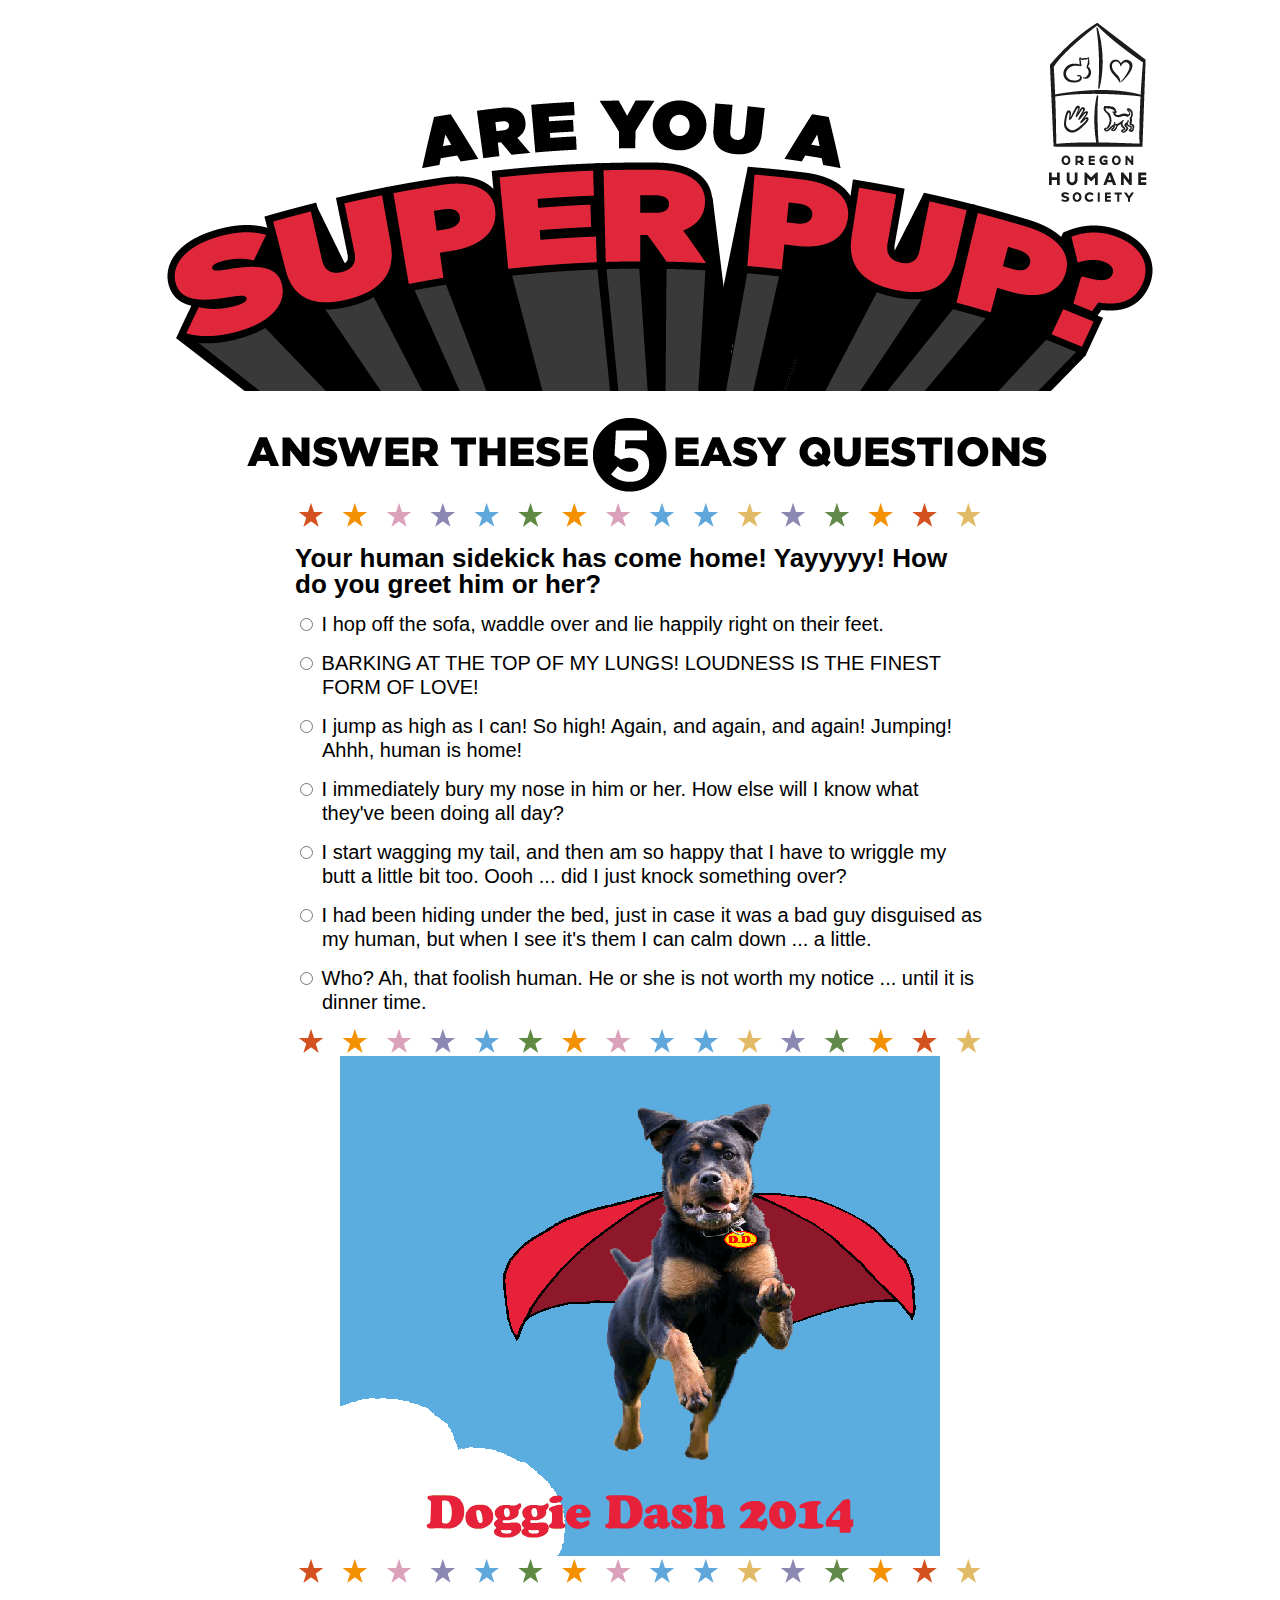
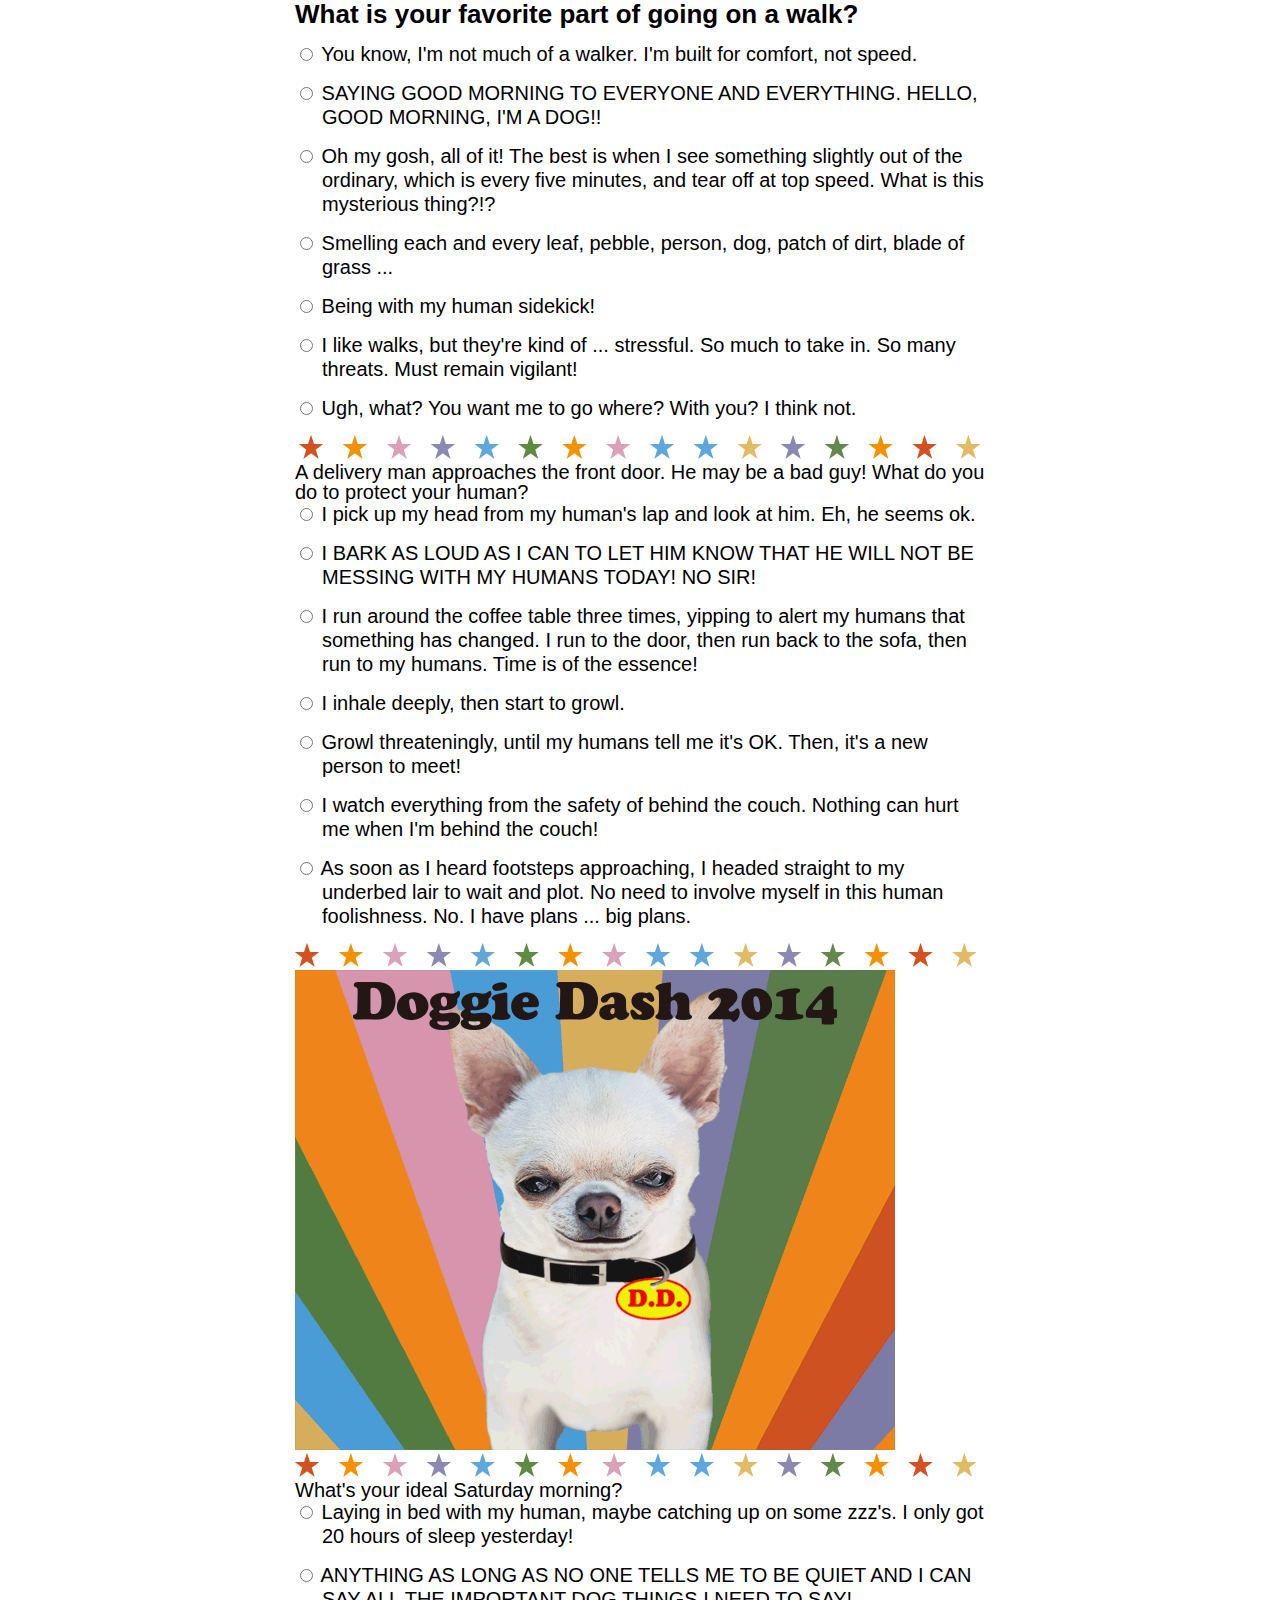
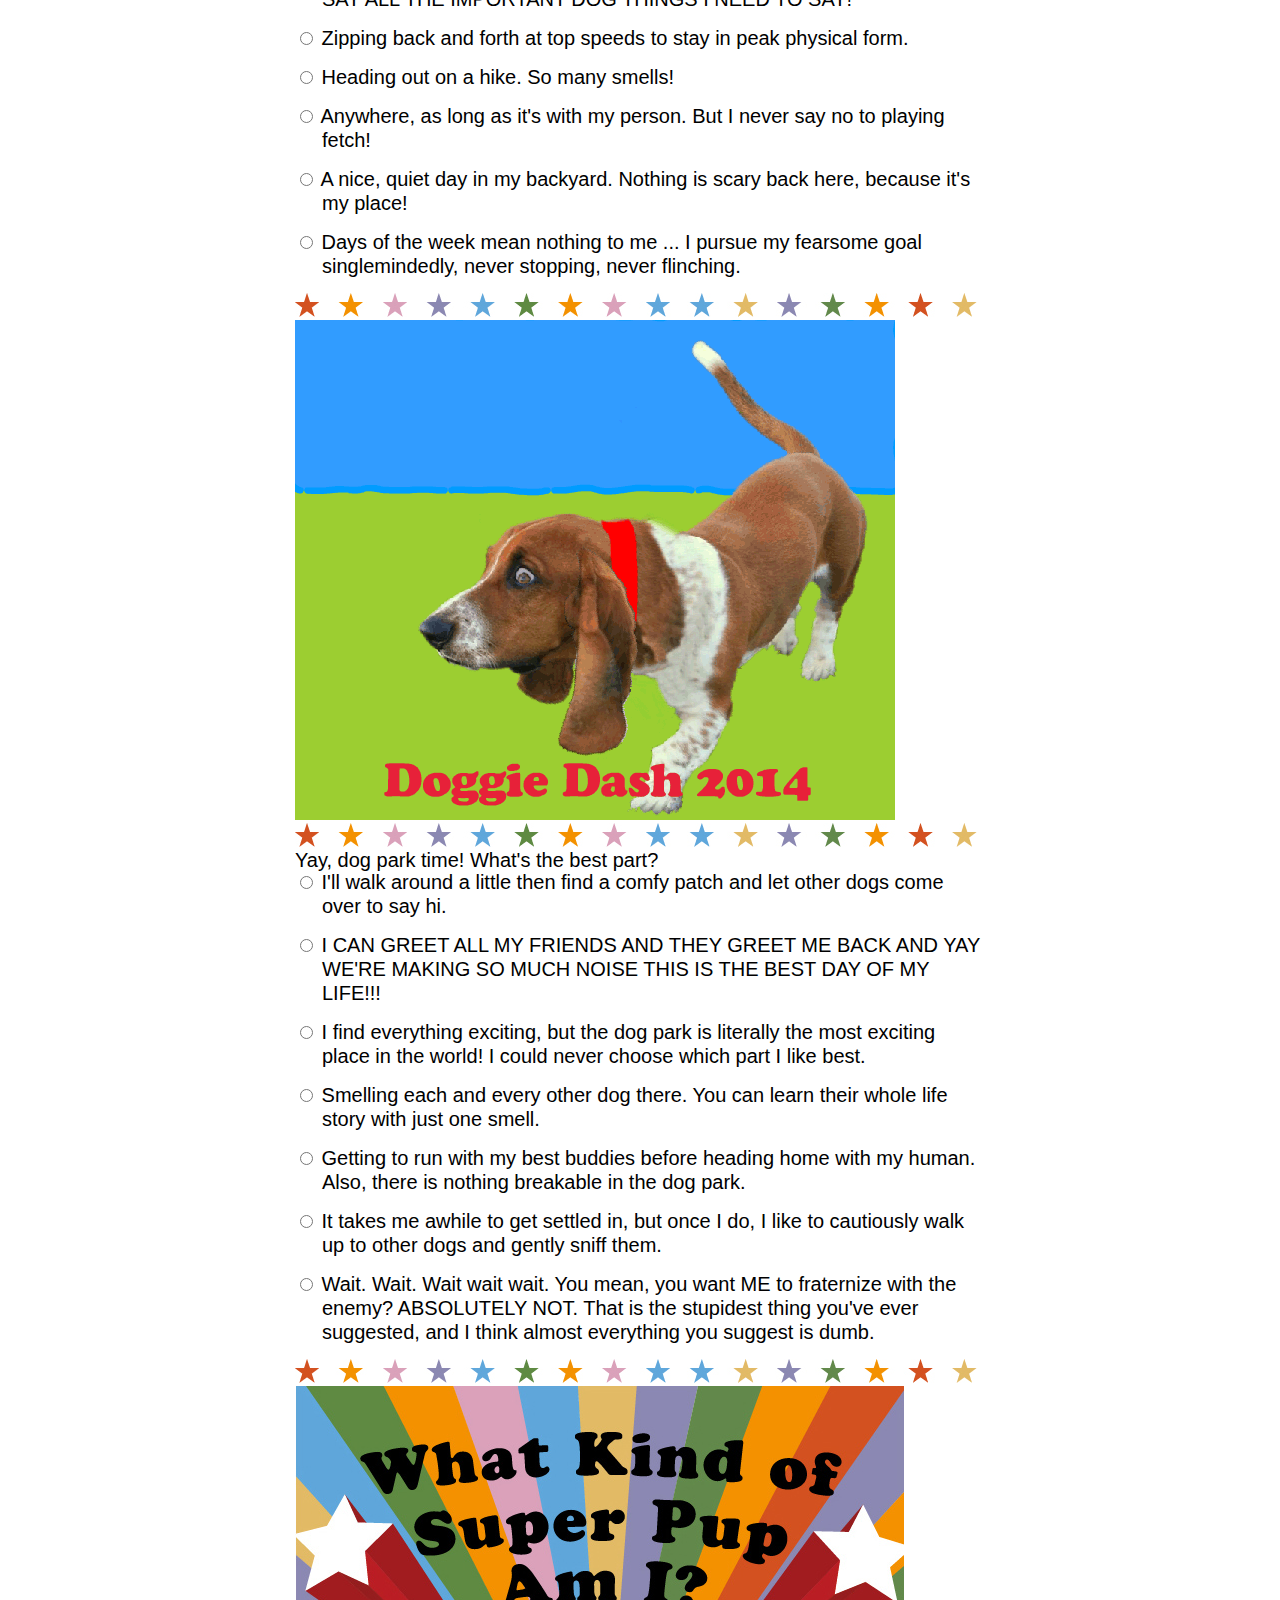
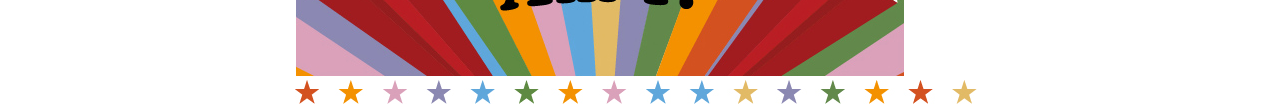
==== index.html @ 3dbd7668 "beginning styles for stuff." ====
<!DOCTYPE html>
<html lang="en">
<head>
  <!--[if lte IE 8]>
    <script src="js/html5shiv-printshiv.js" type="text/javascript"></script>
  <![endif]-->

  <link rel="stylesheet" type="text/css" href="css/reset.css">
  <link rel="stylesheet" type="text/css" href="css/main.css">

  <script src="js/jquery-1.10.2.js" type="text/javascript"></script>
  <script src="js/main.js" data-main="js/main" type="text/javascript" charset="utf-8"></script>

  <meta name="viewport" content="initial-scale = 1.0, maximum-scale = 1.0" />

  <title>Doggie Dash - Oregon Humane Society</title>
</head>

<body>
  <div id="quizapp">
    <header class="main_header">
      <img src="img/quiz/SuperQuiz_Header.jpg" alt="Doggie Dash Super Quiz">
    </header>

    <div class="image_group">
      <img src="img/quiz/stars.jpg" alt="stars">
    </div>
    
    <section class="questions">
      <article id="question1">
        <h2>Your human sidekick has come home! Yayyyyy! How do you greet him or her?</h2>

        <div class="answer">
          <input type="radio" id="question1-a" name="question1" value="a">
          <label for="question1-a">I hop off the sofa, waddle over and lie happily right on their feet.</label>
        </div>
        <div class="answer">
          <input type="radio" id="question1-b" name="question1" value="b">
          <label for="question1-b">BARKING AT THE TOP OF MY LUNGS! LOUDNESS IS THE FINEST FORM OF LOVE!</label>
        </div>
        <div class="answer">
          <input type="radio" id="question1-c" name="question1" value="c">
          <label for="question1-c">I jump as high as I can! So high! Again, and again, and again! Jumping! Ahhh, human is home!</label>
        </div>
        <div class="answer">
          <input type="radio" id="question1-d" name="question1" value="d">
          <label for="question1-d">I immediately bury my nose in him or her. How else will I know what they've been doing all day?</label>
        </div>
        <div class="answer">
          <input type="radio" id="question1-e" name="question1" value="e">
          <label for="question1-e">I start wagging my tail, and then am so happy that I have to wriggle my butt a little bit too. Oooh ... did I just knock something over?</label>
        </div>
        <div class="answer">
          <input type="radio" id="question1-f" name="question1" value="f">
          <label for="question1-f">I had been hiding under the bed, just in case it was a bad guy disguised as my human, but when I see it's them I can calm down ... a little.</label>
        </div>
        <div class="answer">
          <input type="radio" id="question1-g" name="question1" value="g">
          <label for="question1-g">Who? Ah, that foolish human. He or she is not worth my notice ... until it is dinner time.</label>
        </div>
      </article>

      <div class="image_group">
        <img src="img/quiz/stars.jpg" alt="stars">
        <img src="img/FlyingDoggie.gif" alt="Flying Dog">
        <img src="img/quiz/stars.jpg" alt="stars">
      </div>

      <article id="question2">
        <h2>What is your favorite part of going on a walk?</h2>
        <div class="answer">
          <input type="radio" id="question2-a" name="question2" value="a">
          <label for="question2-a">You know, I'm not much of a walker. I'm built for comfort, not speed.</label>
        </div>
        <div class="answer">  
          <input type="radio" id="question2-b" name="question2" value="b">
          <label for="question2-b">SAYING GOOD MORNING TO EVERYONE AND EVERYTHING. HELLO, GOOD MORNING, I'M A DOG!!</label>
        </div>
        <div class="answer"> 
          <input type="radio" id="question2-c" name="question2" value="c">
          <label for="question2-c">Oh my gosh, all of it! The best is when I see something slightly out of the ordinary, which is every five minutes, and tear off at top speed. What is this mysterious thing?!?</label>
        </div>
        <div class="answer">  
          <input type="radio" id="question2-d" name="question2" value="d">
          <label for="question2-d">Smelling each and every leaf, pebble, person, dog, patch of dirt, blade of grass ...</label>
        </div>
        <div class="answer">  
          <input type="radio" id="question2-e" name="question2" value="e">
          <label for="question2-e">Being with my human sidekick!</label>
        </div>
        <div class="answer">  
          <input type="radio" id="question2-f" name="question2" value="f">
          <label for="question2-f">I like walks, but they're kind of ... stressful. So much to take in. So many threats. Must remain vigilant!</label>
        </div>
        <div class="answer">  
          <input type="radio" id="question2-g" name="question2" value="g">
          <label for="question2-g">Ugh, what? You want me to go where? With you? I think not.</label>
        </div>
      </article>

      <div class="image_group">
        <img src="img/quiz/stars.jpg" alt="stars">
      </div>

      <!-- HERE!!! START HERE BELOW AND REMOVE THIS -->
      
      <article id="question3">
        <h3>A delivery man approaches the front door. He may be a bad guy! What do you do to protect your human?</h3>
        <div class="answers">
          <div class="answer">
            <input type="radio" name="question1" value="3">  I pick up my head from my human's lap and look at him. Eh, he seems ok.</input>
          </div>
          <div class="answer">
            <input type="radio" name="question1" value="3">  I BARK AS LOUD AS I CAN TO LET HIM KNOW THAT HE WILL NOT BE MESSING WITH MY HUMANS TODAY! NO SIR!</input>
          </div>
          <div class="answer">
            <input type="radio" name="question1" value="3">  I run around the coffee table three times, yipping to alert my humans that something has changed. I run to the door, then run back to the sofa, then run to my humans. Time is of the essence!</input>
          </div>
          <div class="answer">
            <input type="radio" name="question1" value="3">   I inhale deeply, then start to growl.</input>
          </div>
          <div class="answer">
            <input type="radio" name="question1" value="3">  Growl threateningly, until my humans tell me it's OK. Then, it's a new person to meet!</input>
          </div>
          <div class="answer">
            <input type="radio" name="question1" value="3">   I watch everything from the safety of behind the couch. Nothing can hurt me when I'm behind the couch!</input>
          </div>
          <div class="answer">
            <input type="radio" name="question1" value="3">  As soon as I heard footsteps approaching, I headed straight to my underbed lair to wait and plot. No need to involve myself in this human foolishness. No. I have plans ... big plans.</input>
          </div>
        </div>
      </article>

      <img src="img/quiz/stars.jpg" alt="stars">
      <img src="img/bugEater.gif" alt="Chihuaha eating bug">
      <img src="img/quiz/stars.jpg" alt="stars">

      <article id="question4">
        <h3>What's your ideal Saturday morning?</h3>
        <div class="answers">
          <div class="answer">
            <input type="radio" name="question1" value="answer">  Laying in bed with my human, maybe catching up on some zzz's. I only got 20 hours of sleep yesterday!</input>
          </div>
          <div class="answer">
            <input type="radio" name="question1" value="answer">  ANYTHING AS LONG AS NO ONE TELLS ME TO BE QUIET AND I CAN SAY ALL THE IMPORTANT DOG THINGS I NEED TO SAY!</input>
          </div>
          <div class="answer">
            <input type="radio" name="question1" value="answer">  Zipping back and forth at top speeds to stay in peak physical form.</input>
          </div>
          <div class="answer">
            <input type="radio" name="question1" value="answer">  Heading out on a hike. So many smells!</input>
          </div>
          <div class="answer">
            <input type="radio" name="question1" value="answer">  Anywhere, as long as it's with my person. But I never say no to playing fetch!</input>
          </div>
          <div class="answer">
            <input type="radio" name="question1" value="answer">  A nice, quiet day in my backyard. Nothing is scary back here, because it's my place!</input>
          </div>
          <div class="answer">
            <input type="radio" name="question1" value="answer">  Days of the week mean nothing to me ... I pursue my fearsome goal singlemindedly, never stopping, never flinching. </input>
          </div>
        </div>
      </article>

      <img src="img/quiz/stars.jpg" alt="stars">
      <img src="img/laserEyes.gif" alt="stars">
      <img src="img/quiz/stars.jpg" alt="stars">

      <article id="question5">
        <h3>Yay, dog park time! What's the best part?</h3>
          <div class="answers">
            <div class="answer">
              <input type="radio" name="question1" value="answer">  I'll walk around a little then find a comfy patch and let other dogs come over to say hi.</input>
              </div>
            <div class="answer">
              <input type="radio" name="question1" value="answer">  I CAN GREET ALL MY FRIENDS AND THEY GREET ME BACK AND YAY WE'RE MAKING SO MUCH NOISE THIS IS THE BEST DAY OF MY LIFE!!!</input>
              </div>
            <div class="answer">
              <input type="radio" name="question1" value="answer">  I find everything exciting, but the dog park is literally the most exciting place in the world! I could never choose which part I like best.</input>
              </div>
            <div class="answer">
              <input type="radio" name="question1" value="answer">  Smelling each and every other dog there. You can learn their whole life story with just one smell.</input>
              </div>
            <div class="answer">
              <input type="radio" name="question1" value="answer">  Getting to run with my best buddies before heading home with my human. Also, there is nothing breakable in the dog park.</input>
              </div>
            <div class="answer">
              <input type="radio" name="question1" value="answer">  It takes me awhile to get settled in, but once I do, I like to cautiously walk up to other dogs and gently sniff them.</input>
              </div>
            <div class="answer">
              <input type="radio" name="question1" value="answer">  Wait. Wait. Wait wait wait. You mean, you want ME to fraternize with the enemy? ABSOLUTELY NOT. That is the stupidest thing you've ever suggested, and I think almost everything you suggest is dumb. </input>
            </div>
          </div>
      </article>
      
      <img src="img/quiz/stars.jpg" alt="stars"> 

      <input type="image" src="img/quiz/SuperQuiz_Button.jpg" id="findResult" alt="What kind of Super Pup am I?">
      <!--<img src="img/quiz/SuperQuiz_Button.jpg" id="findResult" role="button"></a>-->
      <img src="img/quiz/stars.jpg" alt="stars"> 

    </section>
  </div>

</body>
</html>
---- css/main.css ----
/****
*****
***** GLOBAL STYLES
*****
*****/

/*  apply a natural box layout model to all elements  for more info: http://www.paulirish.com/2012/box-sizing-border-box-ftw/ */
* {
	-moz-box-sizing: border-box;
	-webkit-box-sizing: border-box;	
	box-sizing: border-box;
}

body {
	font-family: Arial, sans-serif;
	font-size: 20px;
}

h2 {
	margin: 15px 0;
	font-family: "Cooper Black", Arial, sans-serif;
	font-weight: bold;
	font-size: 26px;
}

label {
	cursor: pointer;
}

/*
** End Global Styles
*/

.main_header {
	width: 100%;
	max-width: 1200px;
	margin: auto;
}

.main_header img {
	width: 100%;
}

.image_group {
	width: 100%;
	max-width: 1200px;
	margin: auto;
	text-align: center;
}

.image_group img {
	max-width: 100%;
}

.questions {
	width: 100%;
	max-width: 690px;
	margin: auto;
}

.answer {
	padding-bottom: 15px;
	padding-left: 27px; /* padding-left and text-indent have to be the same but text-indent negative */
	text-indent: -27px;
	line-height: 1.2;
}


/* MEDIA QUERIES ========================================== */

@media (max-width: 991px) {

}

@media (max-width: 684px) {
}

@media (max-width: 474px) {
}
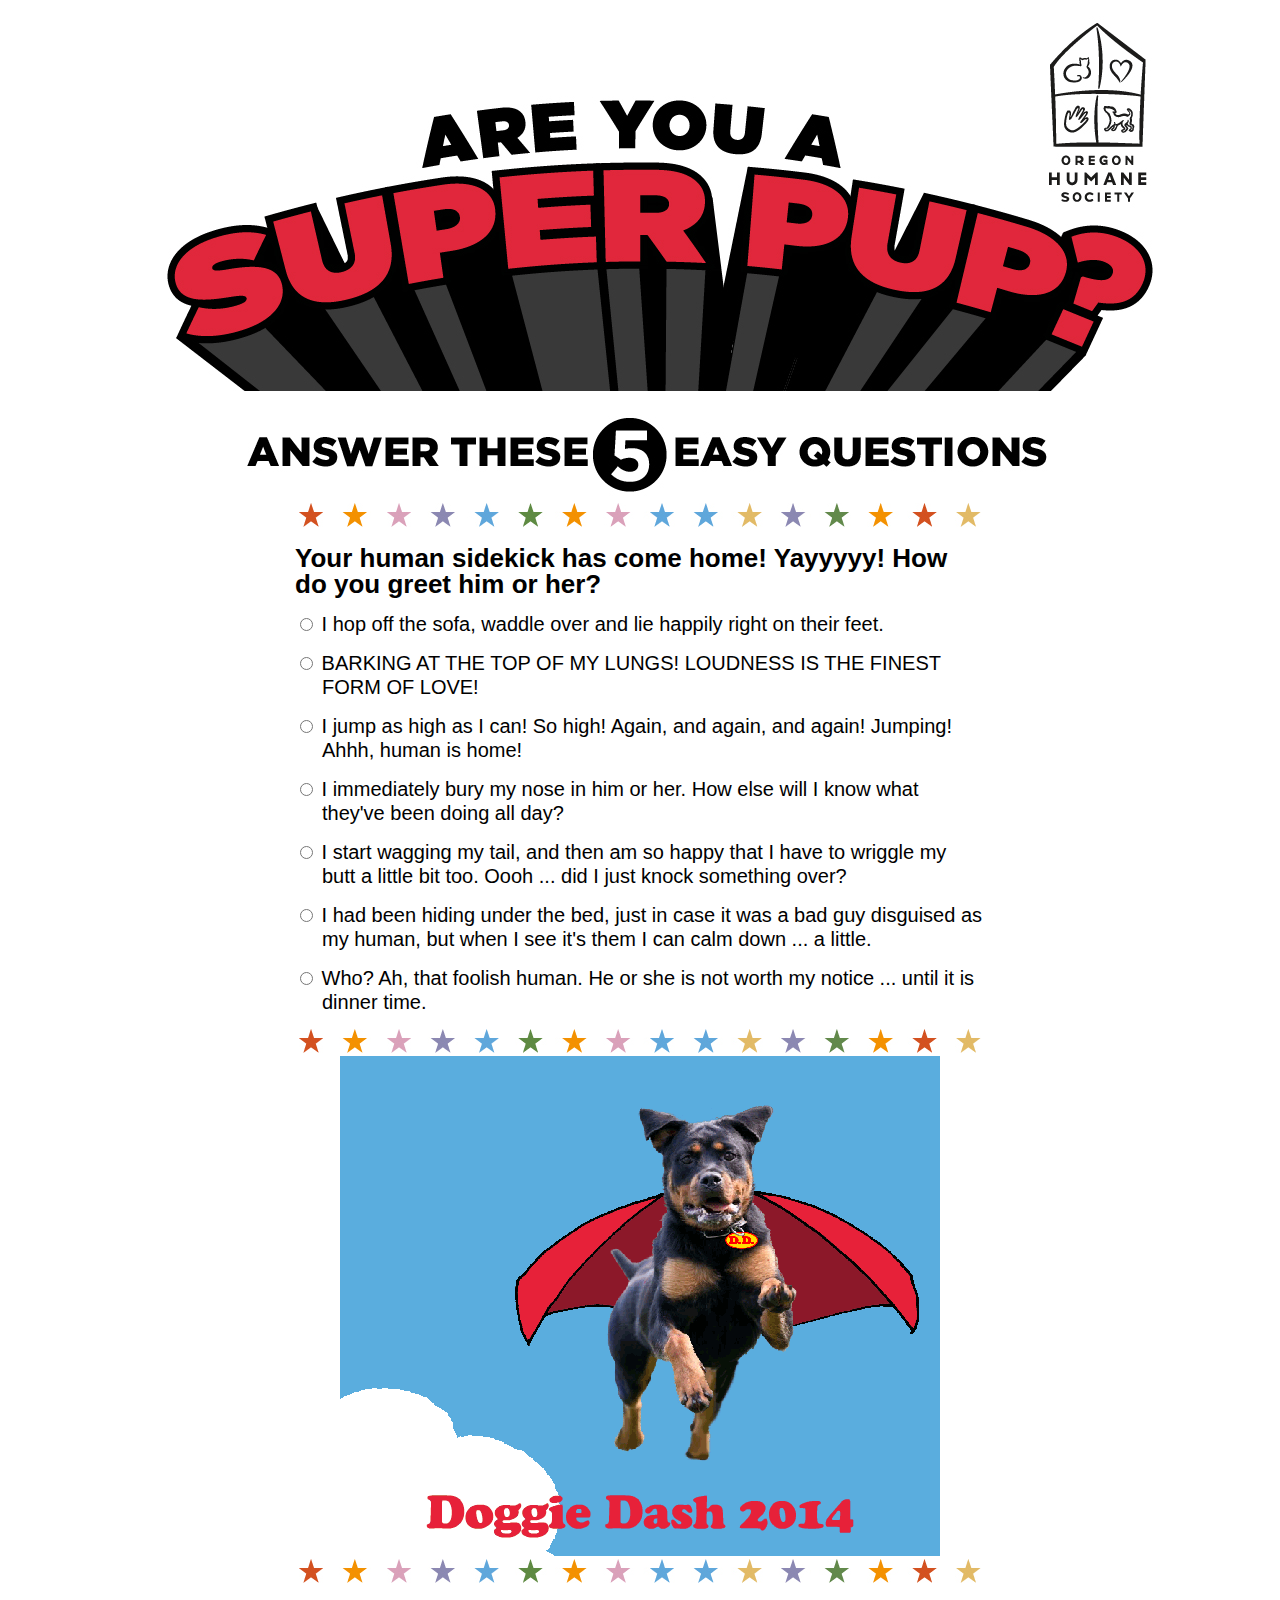
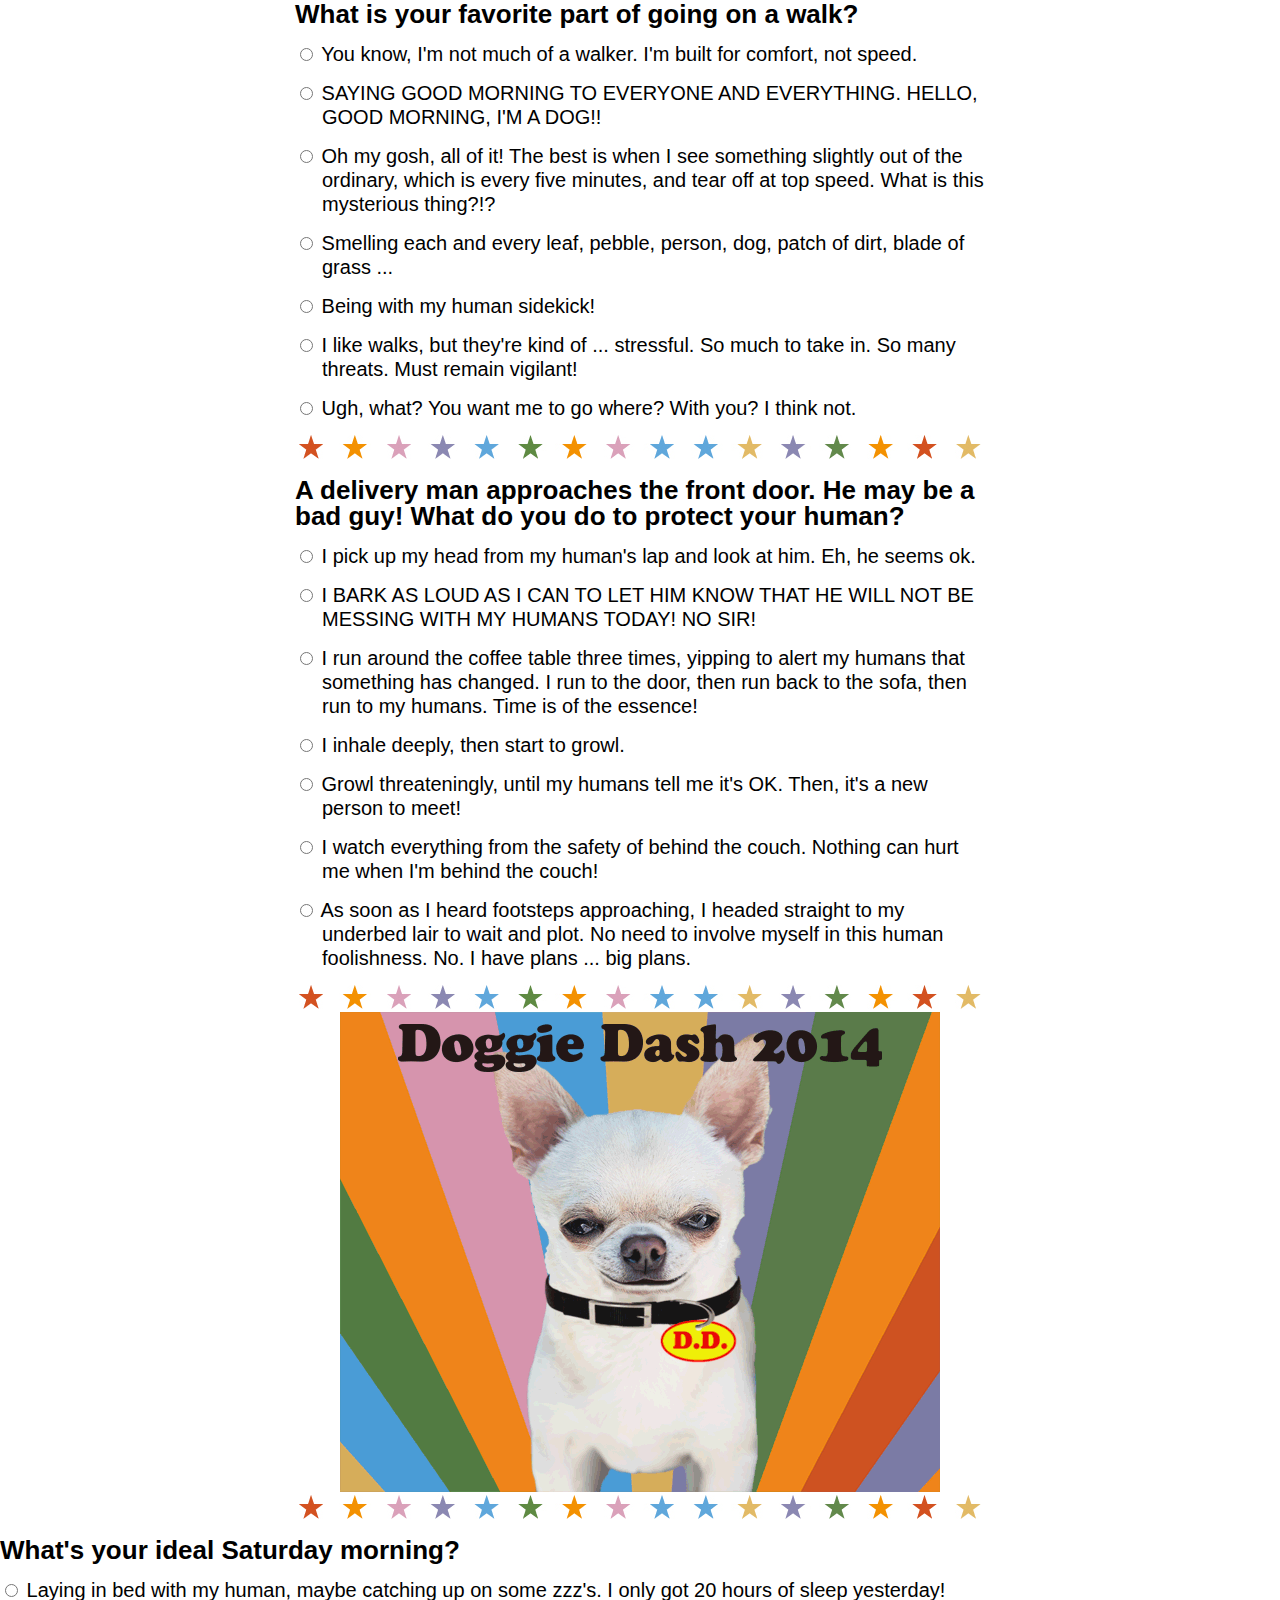
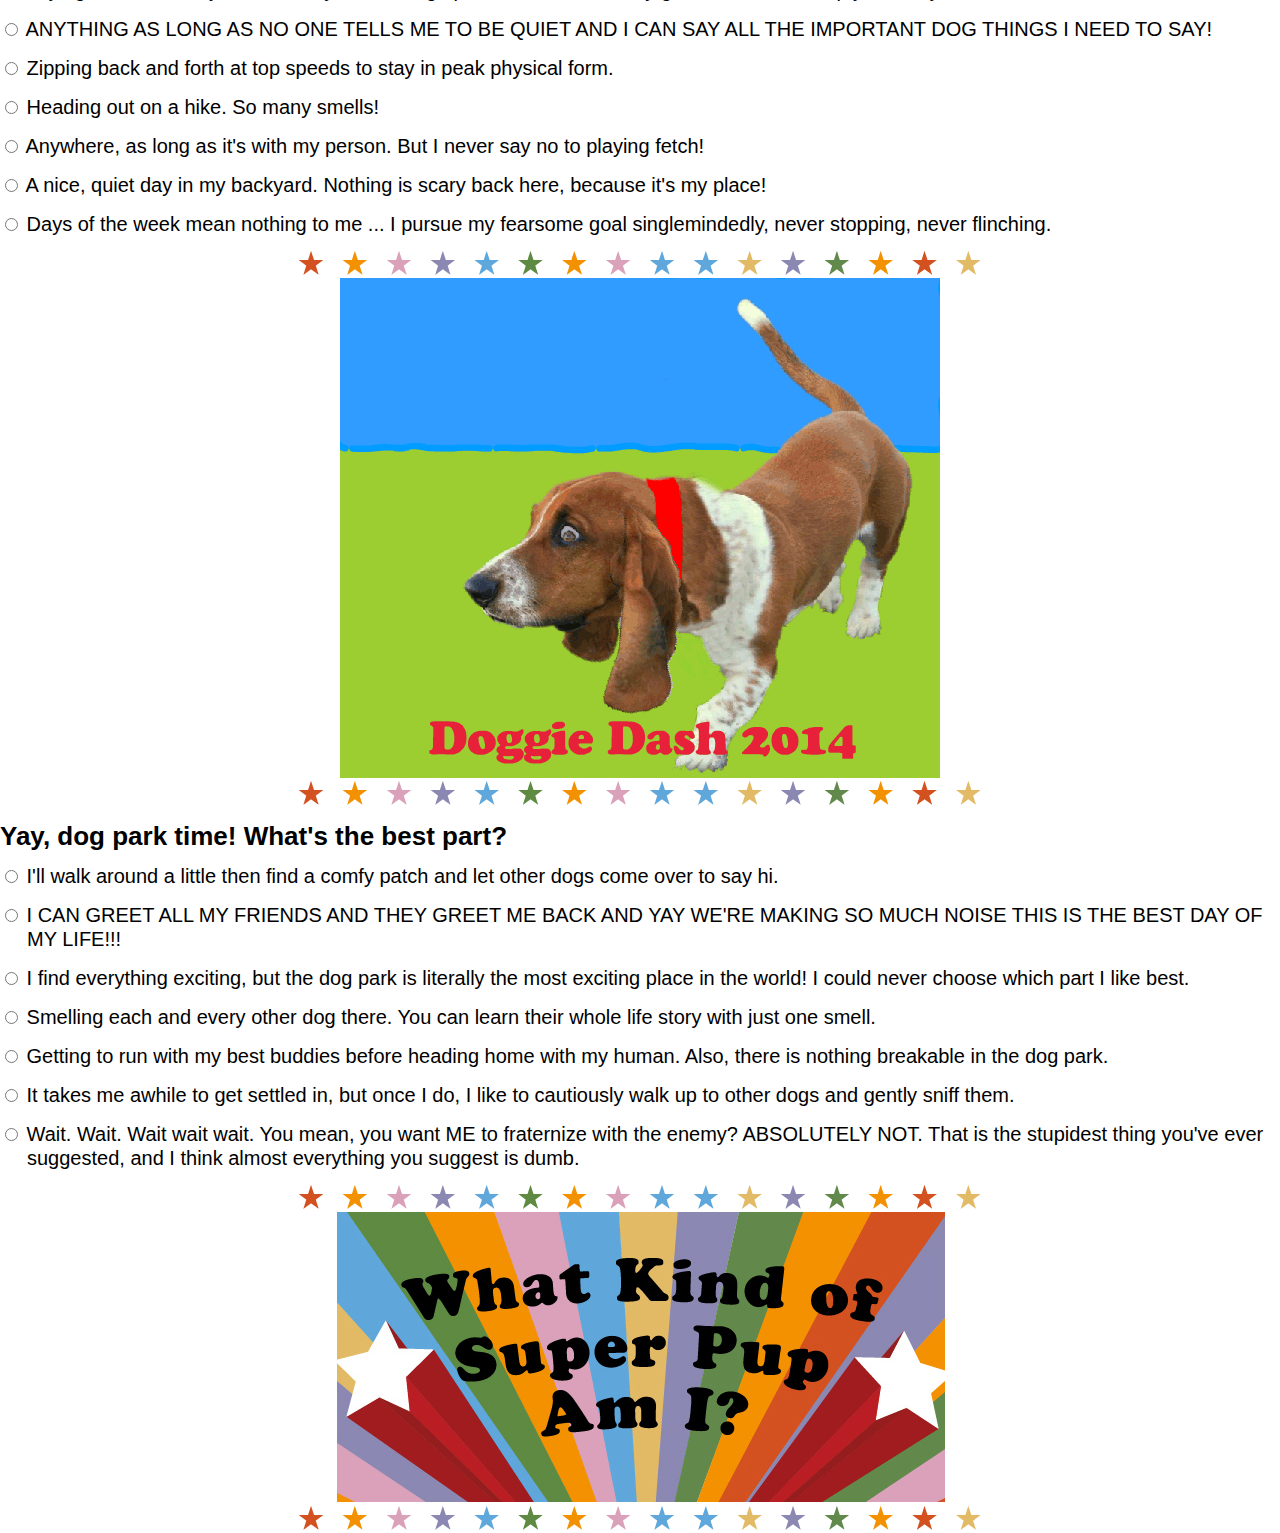
==== commit f5375624: "Merge branch 'master' of github.com:abbystevens/OHS" ====
--- a/index.html
+++ b/index.html
@@ -100,105 +100,128 @@
 
       <div class="image_group">
         <img src="img/quiz/stars.jpg" alt="stars">
-      </div>
-
-      <!-- HERE!!! START HERE BELOW AND REMOVE THIS -->
+      </div>  
+
+      <article id="question3">
+        <h2>A delivery man approaches the front door. He may be a bad guy! What do you do to protect your human?</h2>
+        
+          <div class="answer">
+            <input type="radio" id="question3-a" name="question3" value="a">
+            <label for="question3-a">I pick up my head from my human's lap and look at him. Eh, he seems ok.</label>
+          </div>
+          <div class="answer">
+            <input type="radio" id="question3-b" name="question3" value="b">  
+             <label for="question3-b">I BARK AS LOUD AS I CAN TO LET HIM KNOW THAT HE WILL NOT BE MESSING WITH MY HUMANS TODAY! NO SIR!</label>
+          </div>
+          <div class="answer">
+            <input type="radio" id="question3-c" name="question3" value="c">
+             <label for="question3-c">I run around the coffee table three times, yipping to alert my humans that something has changed. I run to the door, then run back to the sofa, then run to my humans. Time is of the essence!</label>
+          </div>
+          <div class="answer">
+            <input type="radio" id="question3-d" name="question3" value="d">
+             <label for="question3-d">I inhale deeply, then start to growl.</label>
+          </div>
+          <div class="answer">
+            <input type="radio" id="question3-e" name="question3" value="e">
+             <label for="question3-e">Growl threateningly, until my humans tell me it's OK. Then, it's a new person to meet!</label>
+          </div>
+          <div class="answer">
+            <input type="radio" name="question3-f" name="question3" value="f">
+             <label for="question3-f">I watch everything from the safety of behind the couch. Nothing can hurt me when I'm behind the couch!</label>          
+          </div>
+          <div class="answer">
+            <input type="radio" name="question3-g" name="question3" value="g">
+            <label for="question3-g">As soon as I heard footsteps approaching, I headed straight to my underbed lair to wait and plot. No need to involve myself in this human foolishness. No. I have plans ... big plans.</label>
+          </div>
+        </div>
+      </article>
+
+      <div class="image_group">
+        <img src="img/quiz/stars.jpg" alt="stars">
+        <img src="img/bugEater.gif" alt="Chihuaha eating bug">
+        <img src="img/quiz/stars.jpg" alt="stars">
+      </div>
+
+      <article id="question4">
+        <h2>What's your ideal Saturday morning?</h2>
+        
+          <div class="answer">
+            <input type="radio" id="question4-a" name="question4" value="a">  
+            <label for="question4-a">Laying in bed with my human, maybe catching up on some zzz's. I only got 20 hours of sleep yesterday!</label>
+          </div>
+          <div class="answer">
+            <input type="radio" id="question4-b" name="question4" value="b">
+            <label for="question4-b">ANYTHING AS LONG AS NO ONE TELLS ME TO BE QUIET AND I CAN SAY ALL THE IMPORTANT DOG THINGS I NEED TO SAY!</label>
+          </div>
+          <div class="answer">
+            <input type="radio" id="question4-c" name="question4" value="c">
+            <label for="question4-c">Zipping back and forth at top speeds to stay in peak physical form.</label>
+          </div>
+          <div class="answer">
+            <input type="radio" id="question4-d" name="question4" value="d">
+            <label for="question4-d">Heading out on a hike. So many smells!</label>
+          </div>
+          <div class="answer">
+            <input type="radio" id="question4-e" name="question4" value="e">
+            <label for="question4-e">Anywhere, as long as it's with my person. But I never say no to playing fetch!</label>
+          </div>
+          <div class="answer">
+            <input type="radio" id="question4-f" name="question4" value="f">
+            <label for="question4-f">A nice, quiet day in my backyard. Nothing is scary back here, because it's my place!</label>
+          </div>
+          <div class="answer">
+            <input type="radio" id="question4-g" name="question4" value="g">
+            <label for="question4-g">Days of the week mean nothing to me ... I pursue my fearsome goal singlemindedly, never stopping, never flinching. </label>
+          </div>
+        </div>
+      </article>
+
+      <div class="image_group">
+        <img src="img/quiz/stars.jpg" alt="stars">
+        <img src="img/laserEyes.gif" alt="stars">
+        <img src="img/quiz/stars.jpg" alt="stars">
+      </div>
+
+      <article id="question5">
+        <h2>Yay, dog park time! What's the best part?</h2>
+        
+            <div class="answer">
+              <input type="radio" id="question5-a" name="question5" value="a">
+              <label for="question5-a">I'll walk around a little then find a comfy patch and let other dogs come over to say hi.</label>
+            </div>
+            <div class="answer">
+              <input type="radio" id="question5-b" name="question5" value="b">
+              <label for="question5-b">I CAN GREET ALL MY FRIENDS AND THEY GREET ME BACK AND YAY WE'RE MAKING SO MUCH NOISE THIS IS THE BEST DAY OF MY LIFE!!!</label>
+            </div>
+            <div class="answer">
+              <input type="radio" id="question5-c" name="question5" value="c">
+              <label for="question5-c">I find everything exciting, but the dog park is literally the most exciting place in the world! I could never choose which part I like best.</label>
+            </div>
+            <div class="answer">
+              <input type="radio" id="question5-d" name="question5" value="d">
+              <label for="question5-d">Smelling each and every other dog there. You can learn their whole life story with just one smell.</label>
+            </div>
+            <div class="answer">
+              <input type="radio" id="question5-e" name="question5" value="e">
+              <label for="question5-e">Getting to run with my best buddies before heading home with my human. Also, there is nothing breakable in the dog park.</label>
+            </div>
+            <div class="answer">
+              <input type="radio" id="question5-f" name="question5" value="f">
+              <label for="question5-f">It takes me awhile to get settled in, but once I do, I like to cautiously walk up to other dogs and gently sniff them.</label>
+            </div>
+            <div class="answer">
+              <input type="radio" id="question5-g" name="question5" value="g">  
+              <label for="question5-g">Wait. Wait. Wait wait wait. You mean, you want ME to fraternize with the enemy? ABSOLUTELY NOT. That is the stupidest thing you've ever suggested, and I think almost everything you suggest is dumb.</label>
+            </div>
+          </div>
+      </article>
       
-      <article id="question3">
-        <h3>A delivery man approaches the front door. He may be a bad guy! What do you do to protect your human?</h3>
-        <div class="answers">
-          <div class="answer">
-            <input type="radio" name="question1" value="3">  I pick up my head from my human's lap and look at him. Eh, he seems ok.</input>
-          </div>
-          <div class="answer">
-            <input type="radio" name="question1" value="3">  I BARK AS LOUD AS I CAN TO LET HIM KNOW THAT HE WILL NOT BE MESSING WITH MY HUMANS TODAY! NO SIR!</input>
-          </div>
-          <div class="answer">
-            <input type="radio" name="question1" value="3">  I run around the coffee table three times, yipping to alert my humans that something has changed. I run to the door, then run back to the sofa, then run to my humans. Time is of the essence!</input>
-          </div>
-          <div class="answer">
-            <input type="radio" name="question1" value="3">   I inhale deeply, then start to growl.</input>
-          </div>
-          <div class="answer">
-            <input type="radio" name="question1" value="3">  Growl threateningly, until my humans tell me it's OK. Then, it's a new person to meet!</input>
-          </div>
-          <div class="answer">
-            <input type="radio" name="question1" value="3">   I watch everything from the safety of behind the couch. Nothing can hurt me when I'm behind the couch!</input>
-          </div>
-          <div class="answer">
-            <input type="radio" name="question1" value="3">  As soon as I heard footsteps approaching, I headed straight to my underbed lair to wait and plot. No need to involve myself in this human foolishness. No. I have plans ... big plans.</input>
-          </div>
-        </div>
-      </article>
-
-      <img src="img/quiz/stars.jpg" alt="stars">
-      <img src="img/bugEater.gif" alt="Chihuaha eating bug">
-      <img src="img/quiz/stars.jpg" alt="stars">
-
-      <article id="question4">
-        <h3>What's your ideal Saturday morning?</h3>
-        <div class="answers">
-          <div class="answer">
-            <input type="radio" name="question1" value="answer">  Laying in bed with my human, maybe catching up on some zzz's. I only got 20 hours of sleep yesterday!</input>
-          </div>
-          <div class="answer">
-            <input type="radio" name="question1" value="answer">  ANYTHING AS LONG AS NO ONE TELLS ME TO BE QUIET AND I CAN SAY ALL THE IMPORTANT DOG THINGS I NEED TO SAY!</input>
-          </div>
-          <div class="answer">
-            <input type="radio" name="question1" value="answer">  Zipping back and forth at top speeds to stay in peak physical form.</input>
-          </div>
-          <div class="answer">
-            <input type="radio" name="question1" value="answer">  Heading out on a hike. So many smells!</input>
-          </div>
-          <div class="answer">
-            <input type="radio" name="question1" value="answer">  Anywhere, as long as it's with my person. But I never say no to playing fetch!</input>
-          </div>
-          <div class="answer">
-            <input type="radio" name="question1" value="answer">  A nice, quiet day in my backyard. Nothing is scary back here, because it's my place!</input>
-          </div>
-          <div class="answer">
-            <input type="radio" name="question1" value="answer">  Days of the week mean nothing to me ... I pursue my fearsome goal singlemindedly, never stopping, never flinching. </input>
-          </div>
-        </div>
-      </article>
-
-      <img src="img/quiz/stars.jpg" alt="stars">
-      <img src="img/laserEyes.gif" alt="stars">
-      <img src="img/quiz/stars.jpg" alt="stars">
-
-      <article id="question5">
-        <h3>Yay, dog park time! What's the best part?</h3>
-          <div class="answers">
-            <div class="answer">
-              <input type="radio" name="question1" value="answer">  I'll walk around a little then find a comfy patch and let other dogs come over to say hi.</input>
-              </div>
-            <div class="answer">
-              <input type="radio" name="question1" value="answer">  I CAN GREET ALL MY FRIENDS AND THEY GREET ME BACK AND YAY WE'RE MAKING SO MUCH NOISE THIS IS THE BEST DAY OF MY LIFE!!!</input>
-              </div>
-            <div class="answer">
-              <input type="radio" name="question1" value="answer">  I find everything exciting, but the dog park is literally the most exciting place in the world! I could never choose which part I like best.</input>
-              </div>
-            <div class="answer">
-              <input type="radio" name="question1" value="answer">  Smelling each and every other dog there. You can learn their whole life story with just one smell.</input>
-              </div>
-            <div class="answer">
-              <input type="radio" name="question1" value="answer">  Getting to run with my best buddies before heading home with my human. Also, there is nothing breakable in the dog park.</input>
-              </div>
-            <div class="answer">
-              <input type="radio" name="question1" value="answer">  It takes me awhile to get settled in, but once I do, I like to cautiously walk up to other dogs and gently sniff them.</input>
-              </div>
-            <div class="answer">
-              <input type="radio" name="question1" value="answer">  Wait. Wait. Wait wait wait. You mean, you want ME to fraternize with the enemy? ABSOLUTELY NOT. That is the stupidest thing you've ever suggested, and I think almost everything you suggest is dumb. </input>
-            </div>
-          </div>
-      </article>
+      <div class="image_group">
+        <img src="img/quiz/stars.jpg" alt="stars"> 
+        <input type="image" src="img/quiz/SuperQuiz_Button.jpg" id="findResult" alt="What kind of Super Pup am I?">
+        <img src="img/quiz/stars.jpg" alt="stars"> 
+      </div>
       
-      <img src="img/quiz/stars.jpg" alt="stars"> 
-
-      <input type="image" src="img/quiz/SuperQuiz_Button.jpg" id="findResult" alt="What kind of Super Pup am I?">
-      <!--<img src="img/quiz/SuperQuiz_Button.jpg" id="findResult" role="button"></a>-->
-      <img src="img/quiz/stars.jpg" alt="stars"> 
-
     </section>
   </div>
 
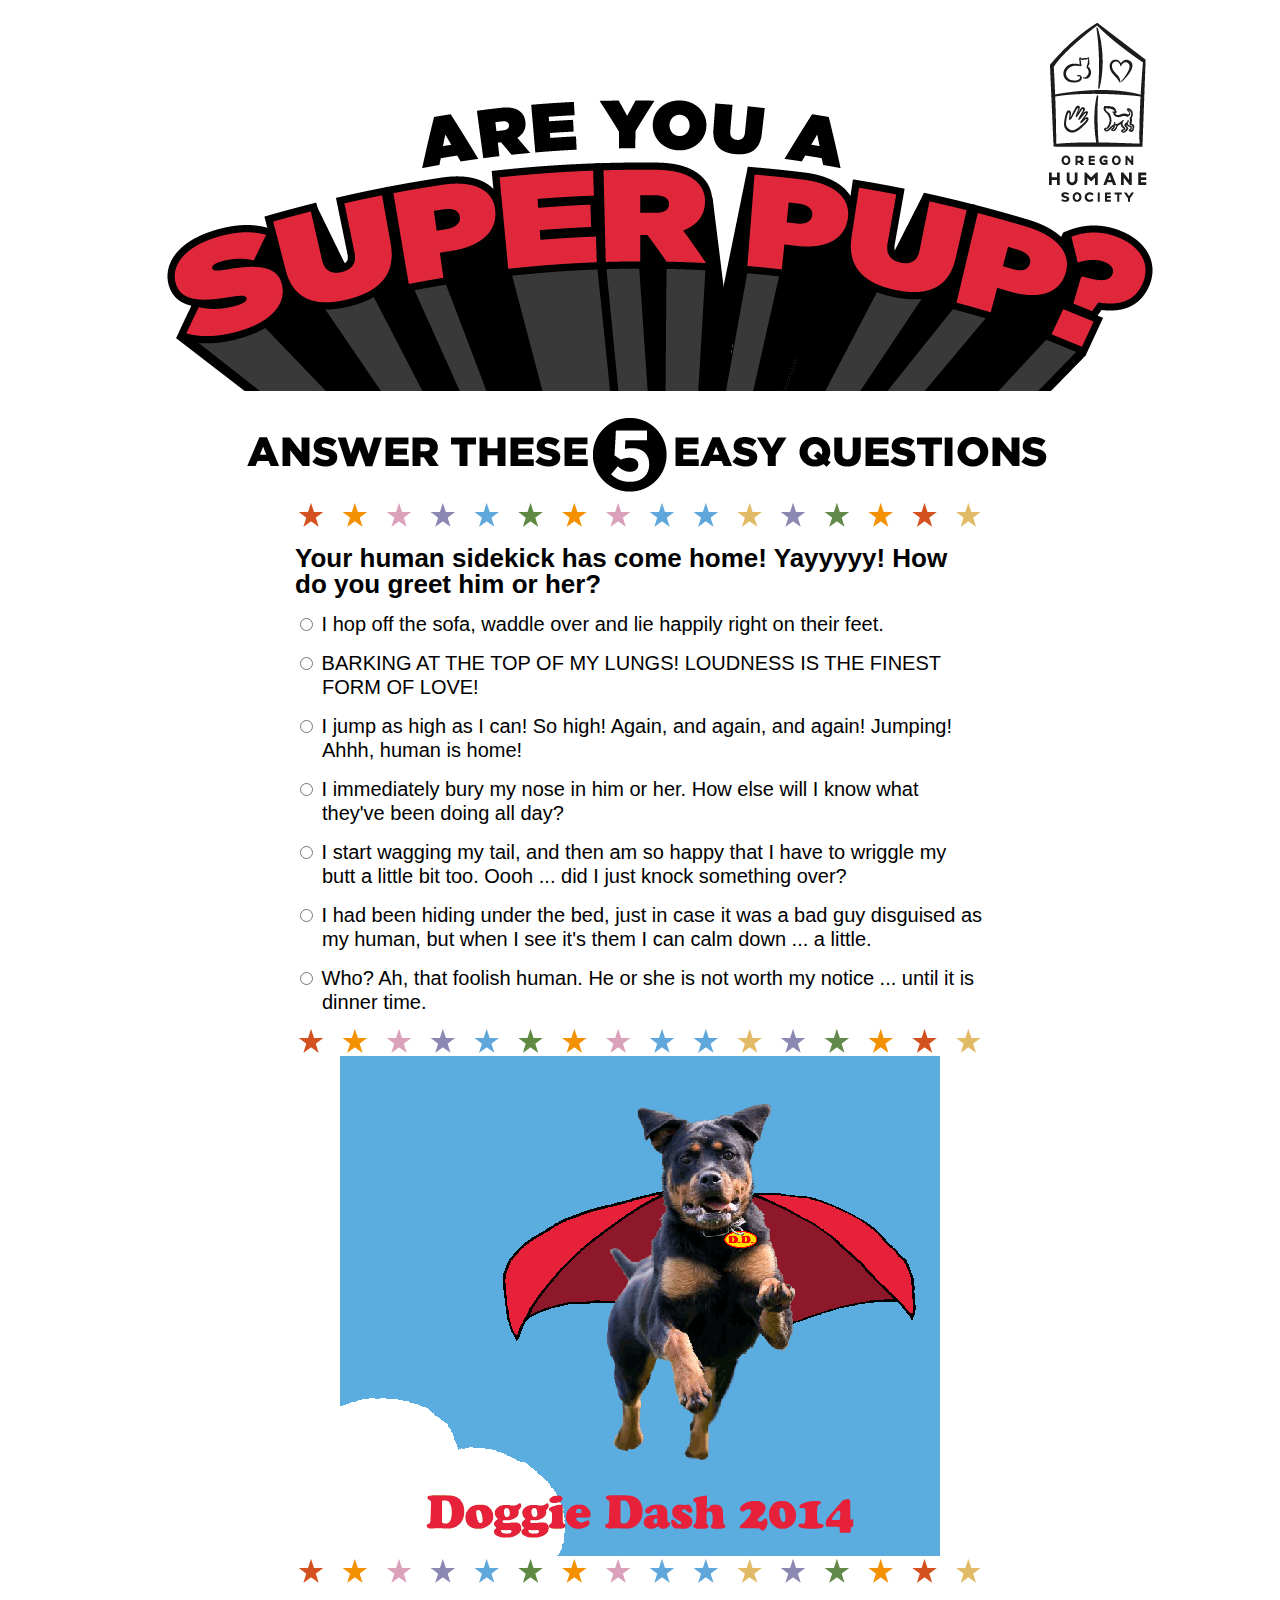
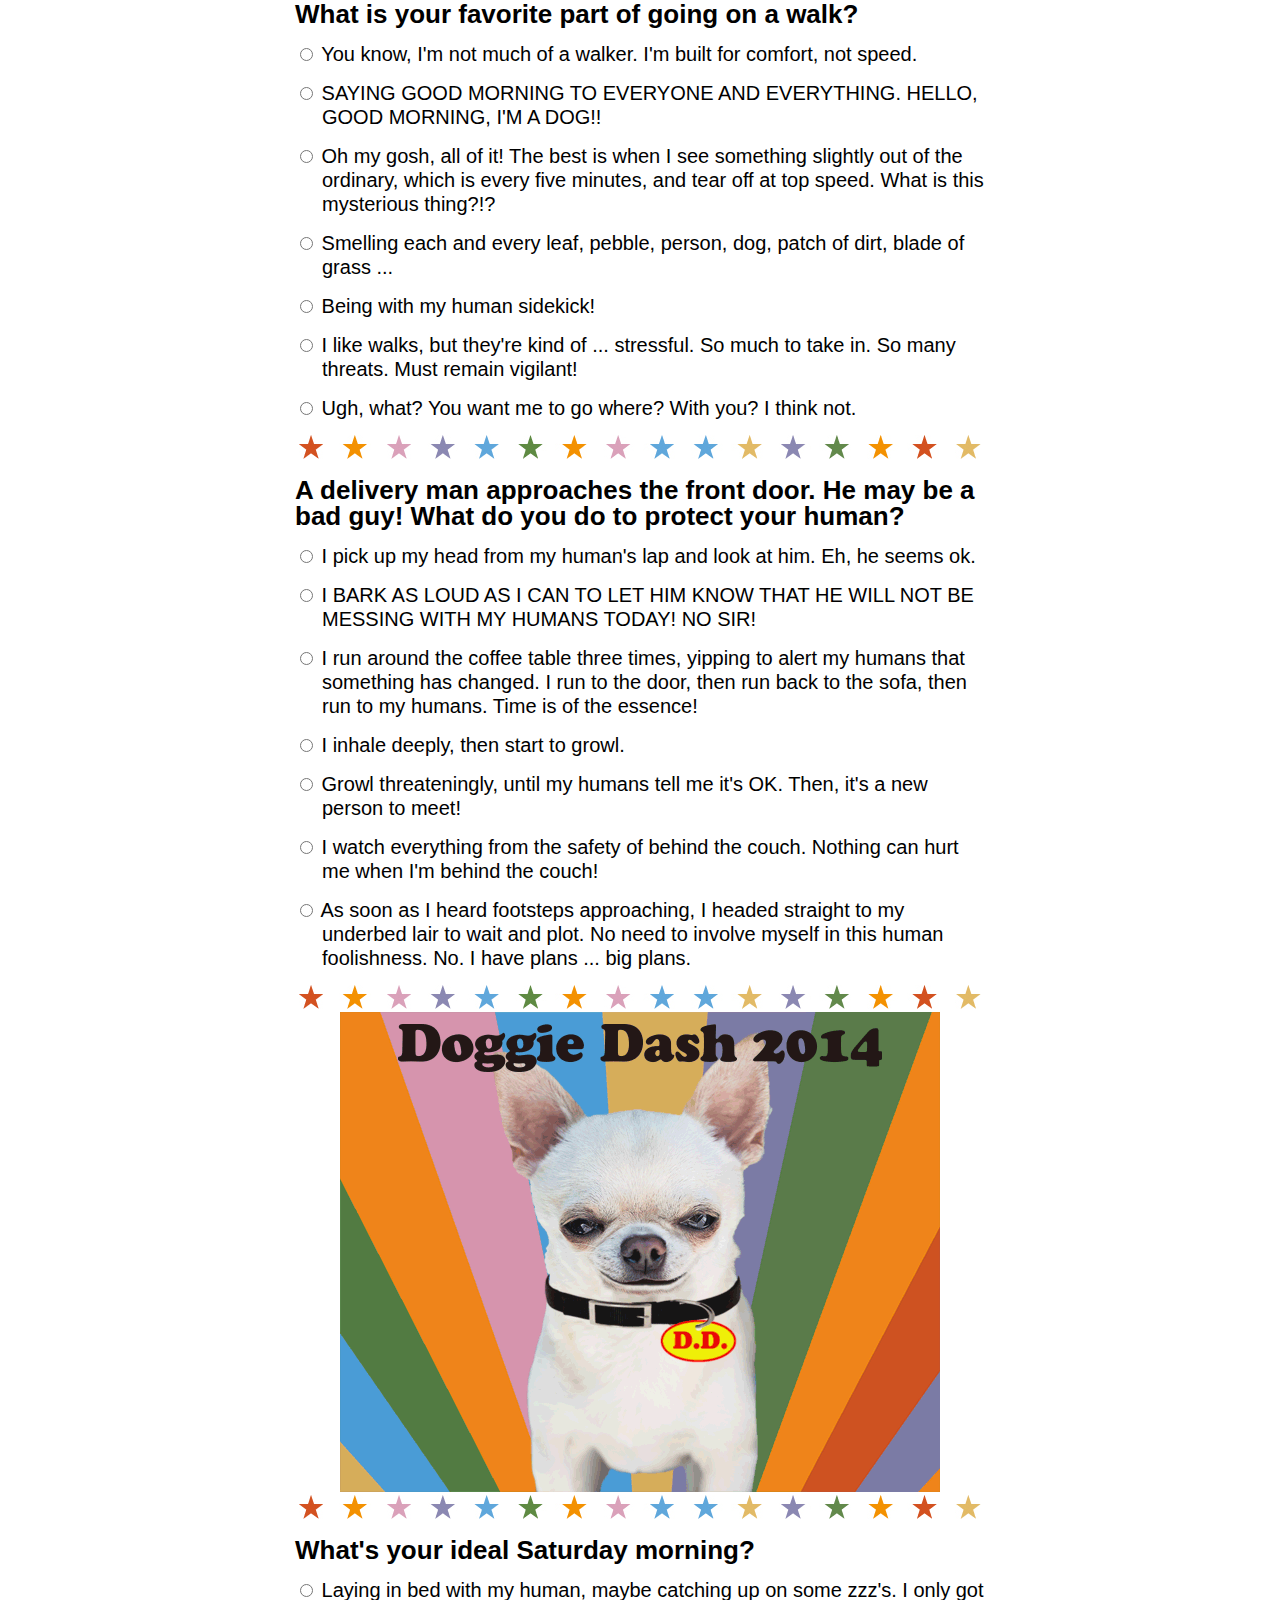
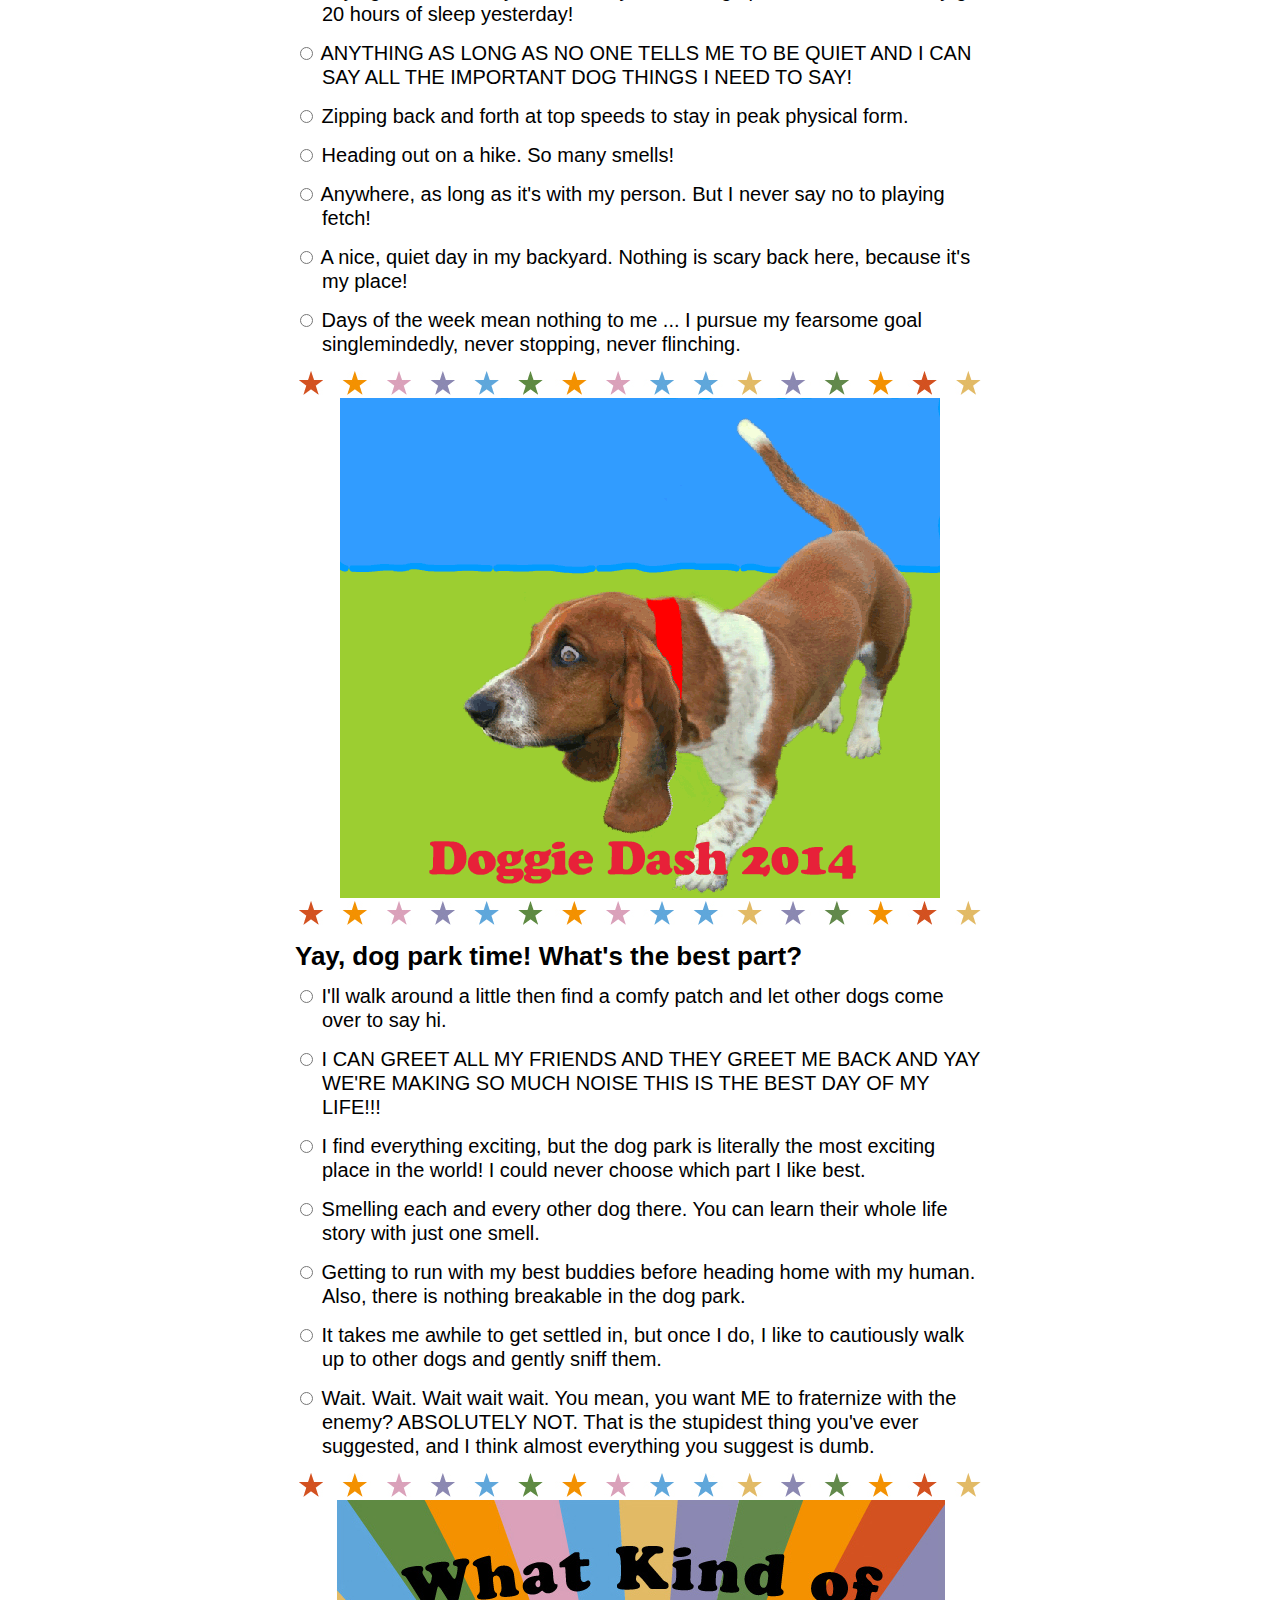
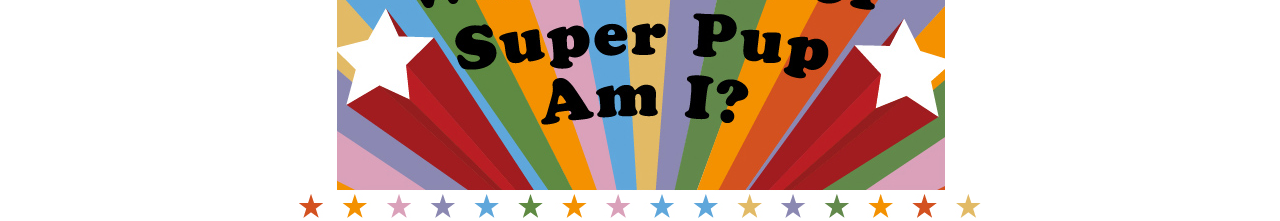
==== commit 65e12708: "updated index.html" ====
--- a/index.html
+++ b/index.html
@@ -104,35 +104,33 @@
 
       <article id="question3">
         <h2>A delivery man approaches the front door. He may be a bad guy! What do you do to protect your human?</h2>
-        
-          <div class="answer">
-            <input type="radio" id="question3-a" name="question3" value="a">
-            <label for="question3-a">I pick up my head from my human's lap and look at him. Eh, he seems ok.</label>
-          </div>
-          <div class="answer">
-            <input type="radio" id="question3-b" name="question3" value="b">  
-             <label for="question3-b">I BARK AS LOUD AS I CAN TO LET HIM KNOW THAT HE WILL NOT BE MESSING WITH MY HUMANS TODAY! NO SIR!</label>
-          </div>
-          <div class="answer">
-            <input type="radio" id="question3-c" name="question3" value="c">
-             <label for="question3-c">I run around the coffee table three times, yipping to alert my humans that something has changed. I run to the door, then run back to the sofa, then run to my humans. Time is of the essence!</label>
-          </div>
-          <div class="answer">
-            <input type="radio" id="question3-d" name="question3" value="d">
-             <label for="question3-d">I inhale deeply, then start to growl.</label>
-          </div>
-          <div class="answer">
-            <input type="radio" id="question3-e" name="question3" value="e">
-             <label for="question3-e">Growl threateningly, until my humans tell me it's OK. Then, it's a new person to meet!</label>
-          </div>
-          <div class="answer">
-            <input type="radio" name="question3-f" name="question3" value="f">
-             <label for="question3-f">I watch everything from the safety of behind the couch. Nothing can hurt me when I'm behind the couch!</label>          
-          </div>
-          <div class="answer">
-            <input type="radio" name="question3-g" name="question3" value="g">
-            <label for="question3-g">As soon as I heard footsteps approaching, I headed straight to my underbed lair to wait and plot. No need to involve myself in this human foolishness. No. I have plans ... big plans.</label>
-          </div>
+        <div class="answer">
+          <input type="radio" id="question3-a" name="question3" value="a">
+          <label for="question3-a">I pick up my head from my human's lap and look at him. Eh, he seems ok.</label>
+        </div>
+        <div class="answer">
+          <input type="radio" id="question3-b" name="question3" value="b">  
+           <label for="question3-b">I BARK AS LOUD AS I CAN TO LET HIM KNOW THAT HE WILL NOT BE MESSING WITH MY HUMANS TODAY! NO SIR!</label>
+        </div>
+        <div class="answer">
+          <input type="radio" id="question3-c" name="question3" value="c">
+           <label for="question3-c">I run around the coffee table three times, yipping to alert my humans that something has changed. I run to the door, then run back to the sofa, then run to my humans. Time is of the essence!</label>
+        </div>
+        <div class="answer">
+          <input type="radio" id="question3-d" name="question3" value="d">
+           <label for="question3-d">I inhale deeply, then start to growl.</label>
+        </div>
+        <div class="answer">
+          <input type="radio" id="question3-e" name="question3" value="e">
+           <label for="question3-e">Growl threateningly, until my humans tell me it's OK. Then, it's a new person to meet!</label>
+        </div>
+        <div class="answer">
+          <input type="radio" name="question3-f" name="question3" value="f">
+           <label for="question3-f">I watch everything from the safety of behind the couch. Nothing can hurt me when I'm behind the couch!</label>          
+        </div>
+        <div class="answer">
+          <input type="radio" name="question3-g" name="question3" value="g">
+          <label for="question3-g">As soon as I heard footsteps approaching, I headed straight to my underbed lair to wait and plot. No need to involve myself in this human foolishness. No. I have plans ... big plans.</label>
         </div>
       </article>
 
@@ -144,35 +142,33 @@
 
       <article id="question4">
         <h2>What's your ideal Saturday morning?</h2>
-        
-          <div class="answer">
-            <input type="radio" id="question4-a" name="question4" value="a">  
-            <label for="question4-a">Laying in bed with my human, maybe catching up on some zzz's. I only got 20 hours of sleep yesterday!</label>
-          </div>
-          <div class="answer">
-            <input type="radio" id="question4-b" name="question4" value="b">
-            <label for="question4-b">ANYTHING AS LONG AS NO ONE TELLS ME TO BE QUIET AND I CAN SAY ALL THE IMPORTANT DOG THINGS I NEED TO SAY!</label>
-          </div>
-          <div class="answer">
-            <input type="radio" id="question4-c" name="question4" value="c">
-            <label for="question4-c">Zipping back and forth at top speeds to stay in peak physical form.</label>
-          </div>
-          <div class="answer">
-            <input type="radio" id="question4-d" name="question4" value="d">
-            <label for="question4-d">Heading out on a hike. So many smells!</label>
-          </div>
-          <div class="answer">
-            <input type="radio" id="question4-e" name="question4" value="e">
-            <label for="question4-e">Anywhere, as long as it's with my person. But I never say no to playing fetch!</label>
-          </div>
-          <div class="answer">
-            <input type="radio" id="question4-f" name="question4" value="f">
-            <label for="question4-f">A nice, quiet day in my backyard. Nothing is scary back here, because it's my place!</label>
-          </div>
-          <div class="answer">
-            <input type="radio" id="question4-g" name="question4" value="g">
-            <label for="question4-g">Days of the week mean nothing to me ... I pursue my fearsome goal singlemindedly, never stopping, never flinching. </label>
-          </div>
+        <div class="answer">
+          <input type="radio" id="question4-a" name="question4" value="a">  
+          <label for="question4-a">Laying in bed with my human, maybe catching up on some zzz's. I only got 20 hours of sleep yesterday!</label>
+        </div>
+        <div class="answer">
+          <input type="radio" id="question4-b" name="question4" value="b">
+          <label for="question4-b">ANYTHING AS LONG AS NO ONE TELLS ME TO BE QUIET AND I CAN SAY ALL THE IMPORTANT DOG THINGS I NEED TO SAY!</label>
+        </div>
+        <div class="answer">
+          <input type="radio" id="question4-c" name="question4" value="c">
+          <label for="question4-c">Zipping back and forth at top speeds to stay in peak physical form.</label>
+        </div>
+        <div class="answer">
+          <input type="radio" id="question4-d" name="question4" value="d">
+          <label for="question4-d">Heading out on a hike. So many smells!</label>
+        </div>
+        <div class="answer">
+          <input type="radio" id="question4-e" name="question4" value="e">
+          <label for="question4-e">Anywhere, as long as it's with my person. But I never say no to playing fetch!</label>
+        </div>
+        <div class="answer">
+          <input type="radio" id="question4-f" name="question4" value="f">
+          <label for="question4-f">A nice, quiet day in my backyard. Nothing is scary back here, because it's my place!</label>
+        </div>
+        <div class="answer">
+          <input type="radio" id="question4-g" name="question4" value="g">
+          <label for="question4-g">Days of the week mean nothing to me ... I pursue my fearsome goal singlemindedly, never stopping, never flinching. </label>
         </div>
       </article>
 
@@ -185,35 +181,34 @@
       <article id="question5">
         <h2>Yay, dog park time! What's the best part?</h2>
         
-            <div class="answer">
-              <input type="radio" id="question5-a" name="question5" value="a">
-              <label for="question5-a">I'll walk around a little then find a comfy patch and let other dogs come over to say hi.</label>
-            </div>
-            <div class="answer">
-              <input type="radio" id="question5-b" name="question5" value="b">
-              <label for="question5-b">I CAN GREET ALL MY FRIENDS AND THEY GREET ME BACK AND YAY WE'RE MAKING SO MUCH NOISE THIS IS THE BEST DAY OF MY LIFE!!!</label>
-            </div>
-            <div class="answer">
-              <input type="radio" id="question5-c" name="question5" value="c">
-              <label for="question5-c">I find everything exciting, but the dog park is literally the most exciting place in the world! I could never choose which part I like best.</label>
-            </div>
-            <div class="answer">
-              <input type="radio" id="question5-d" name="question5" value="d">
-              <label for="question5-d">Smelling each and every other dog there. You can learn their whole life story with just one smell.</label>
-            </div>
-            <div class="answer">
-              <input type="radio" id="question5-e" name="question5" value="e">
-              <label for="question5-e">Getting to run with my best buddies before heading home with my human. Also, there is nothing breakable in the dog park.</label>
-            </div>
-            <div class="answer">
-              <input type="radio" id="question5-f" name="question5" value="f">
-              <label for="question5-f">It takes me awhile to get settled in, but once I do, I like to cautiously walk up to other dogs and gently sniff them.</label>
-            </div>
-            <div class="answer">
-              <input type="radio" id="question5-g" name="question5" value="g">  
-              <label for="question5-g">Wait. Wait. Wait wait wait. You mean, you want ME to fraternize with the enemy? ABSOLUTELY NOT. That is the stupidest thing you've ever suggested, and I think almost everything you suggest is dumb.</label>
-            </div>
-          </div>
+        <div class="answer">
+          <input type="radio" id="question5-a" name="question5" value="a">
+          <label for="question5-a">I'll walk around a little then find a comfy patch and let other dogs come over to say hi.</label>
+        </div>
+        <div class="answer">
+          <input type="radio" id="question5-b" name="question5" value="b">
+          <label for="question5-b">I CAN GREET ALL MY FRIENDS AND THEY GREET ME BACK AND YAY WE'RE MAKING SO MUCH NOISE THIS IS THE BEST DAY OF MY LIFE!!!</label>
+        </div>
+        <div class="answer">
+          <input type="radio" id="question5-c" name="question5" value="c">
+          <label for="question5-c">I find everything exciting, but the dog park is literally the most exciting place in the world! I could never choose which part I like best.</label>
+        </div>
+        <div class="answer">
+          <input type="radio" id="question5-d" name="question5" value="d">
+          <label for="question5-d">Smelling each and every other dog there. You can learn their whole life story with just one smell.</label>
+        </div>
+        <div class="answer">
+          <input type="radio" id="question5-e" name="question5" value="e">
+          <label for="question5-e">Getting to run with my best buddies before heading home with my human. Also, there is nothing breakable in the dog park.</label>
+        </div>
+        <div class="answer">
+          <input type="radio" id="question5-f" name="question5" value="f">
+          <label for="question5-f">It takes me awhile to get settled in, but once I do, I like to cautiously walk up to other dogs and gently sniff them.</label>
+        </div>
+        <div class="answer">
+          <input type="radio" id="question5-g" name="question5" value="g">  
+          <label for="question5-g">Wait. Wait. Wait wait wait. You mean, you want ME to fraternize with the enemy? ABSOLUTELY NOT. That is the stupidest thing you've ever suggested, and I think almost everything you suggest is dumb.</label>
+        </div>
       </article>
       
       <div class="image_group">
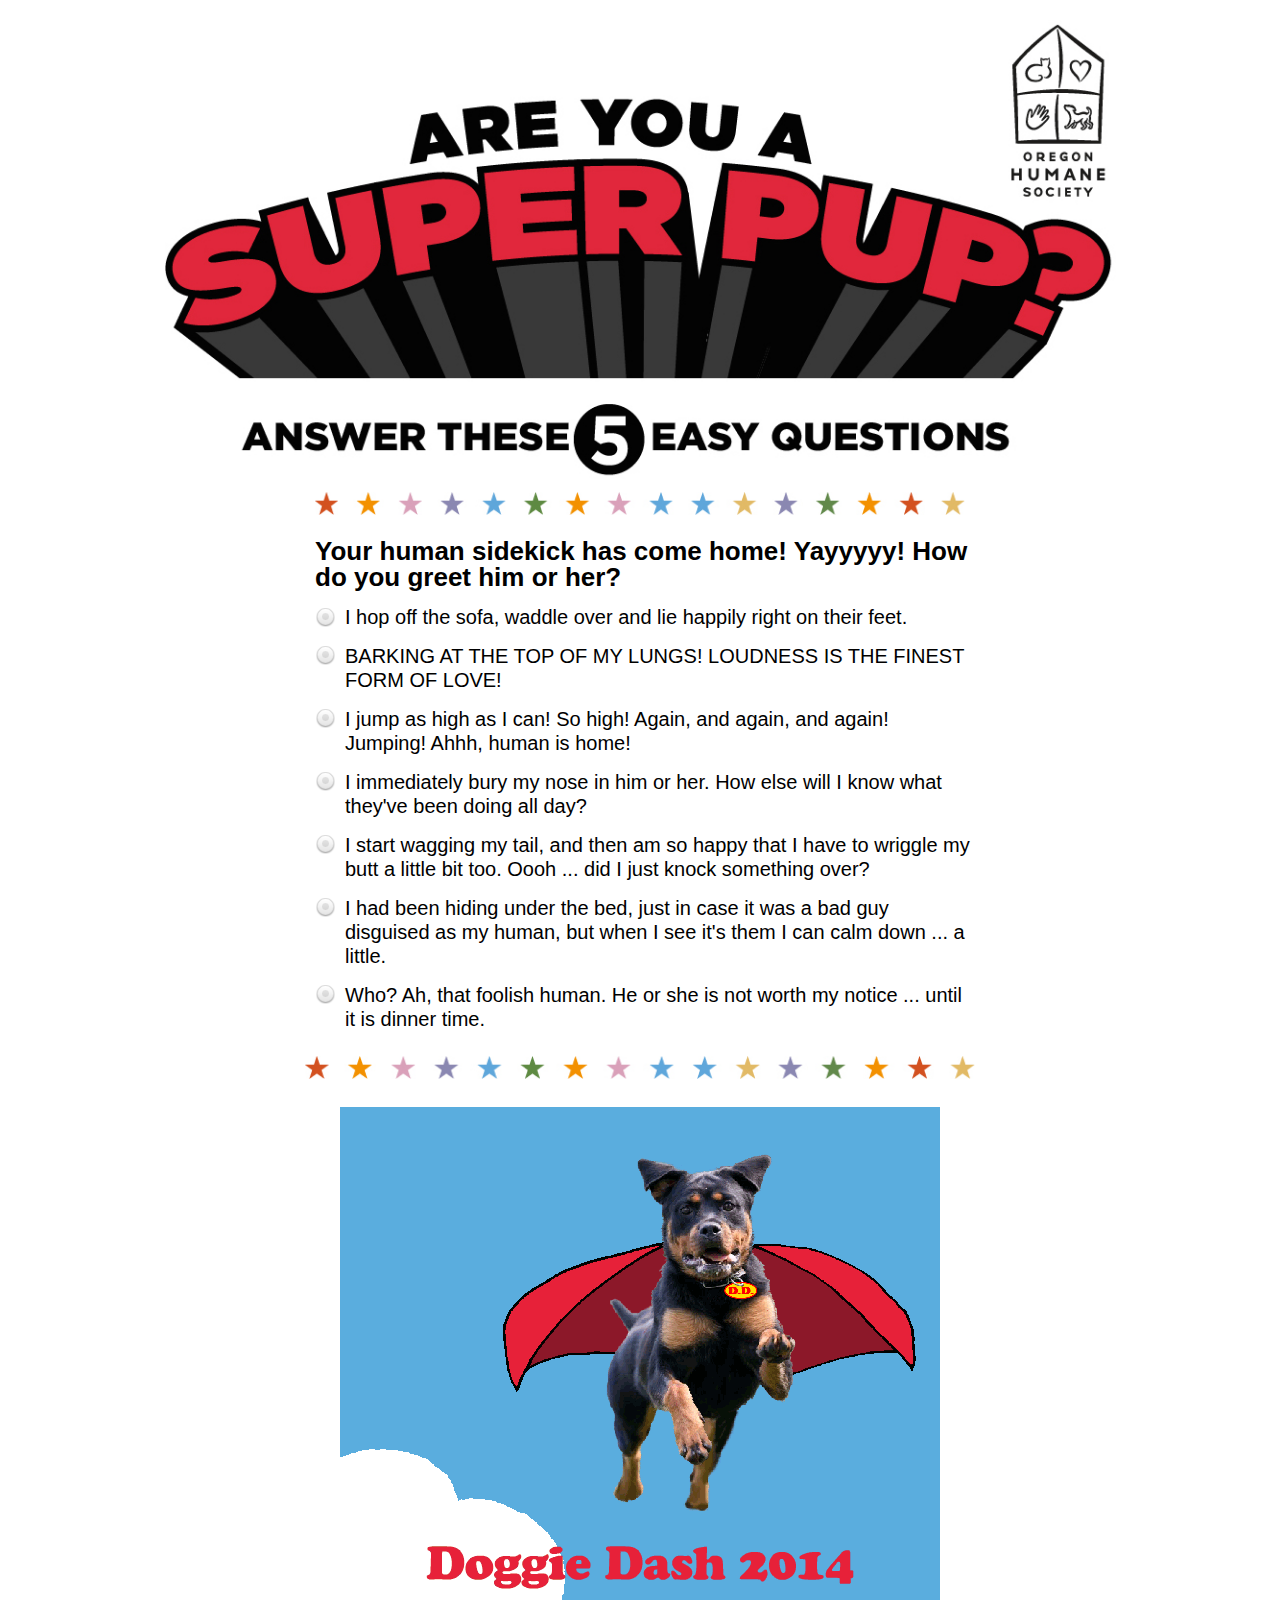
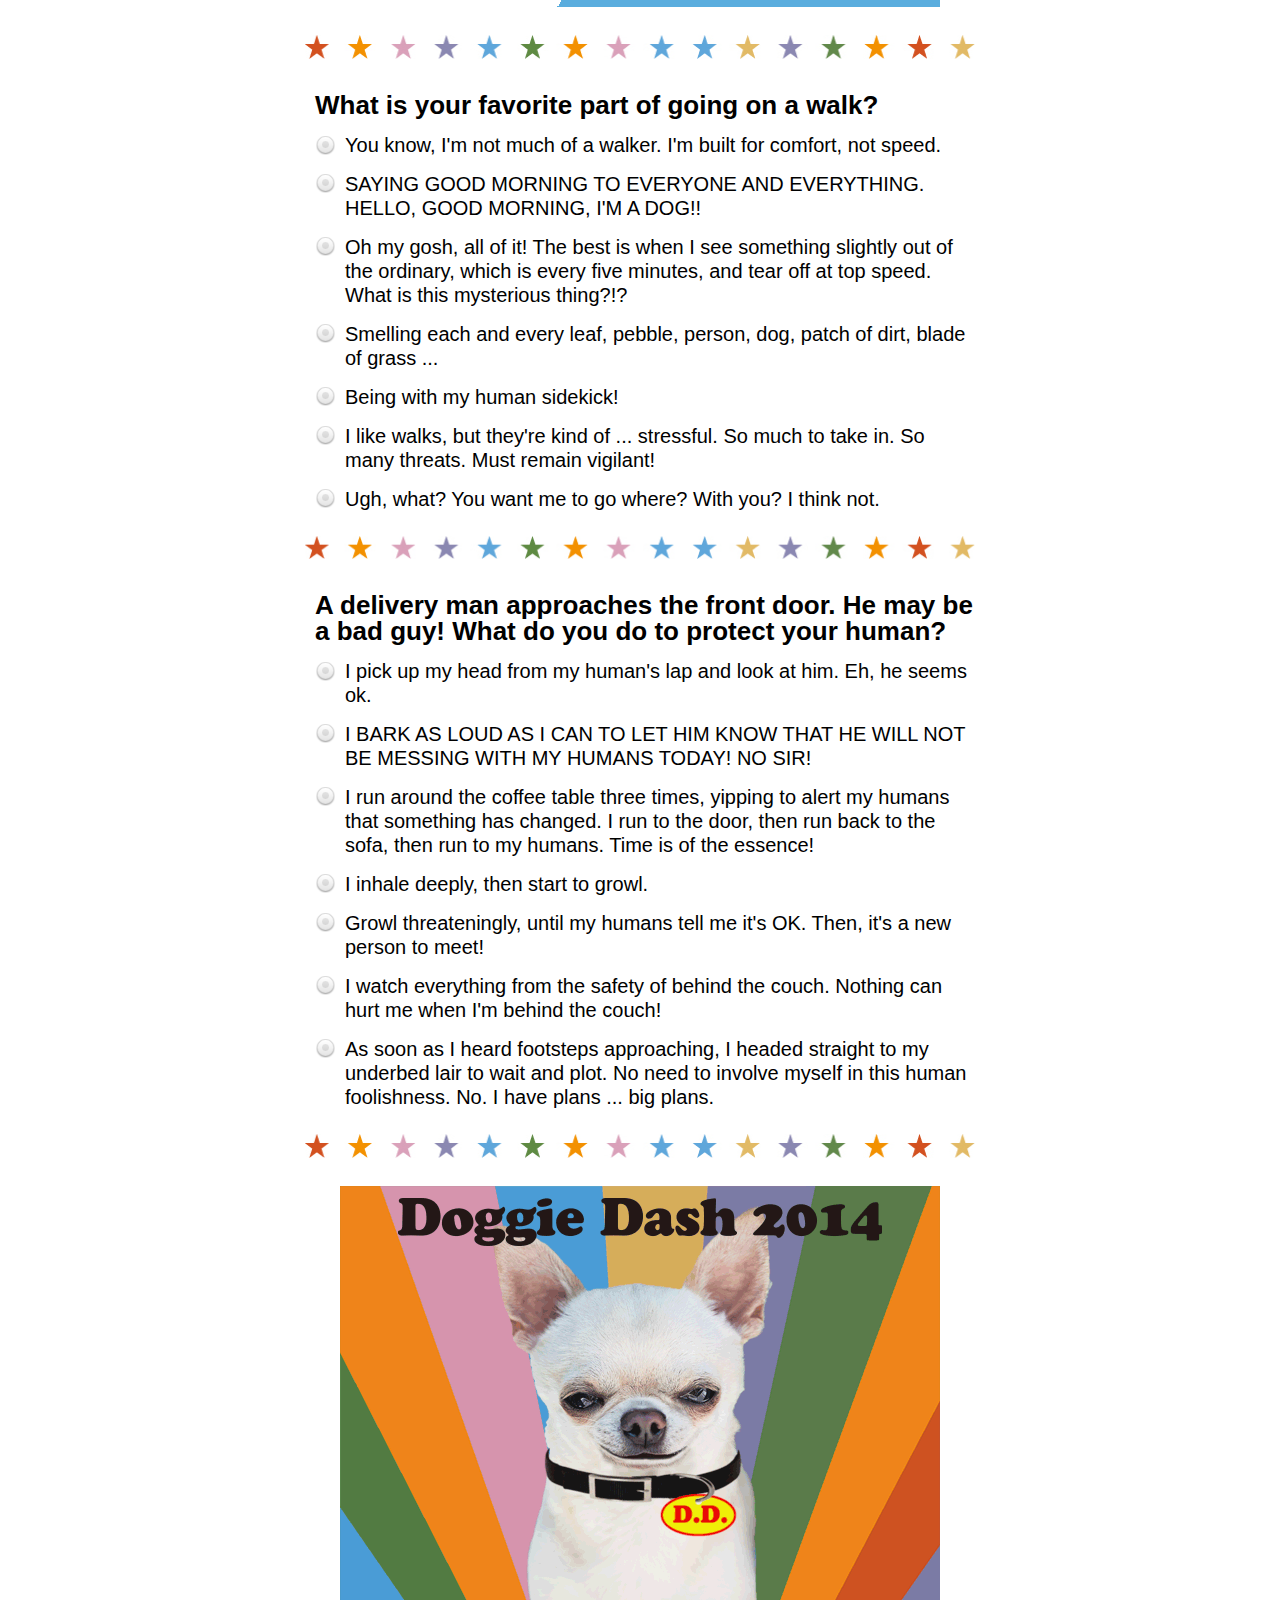
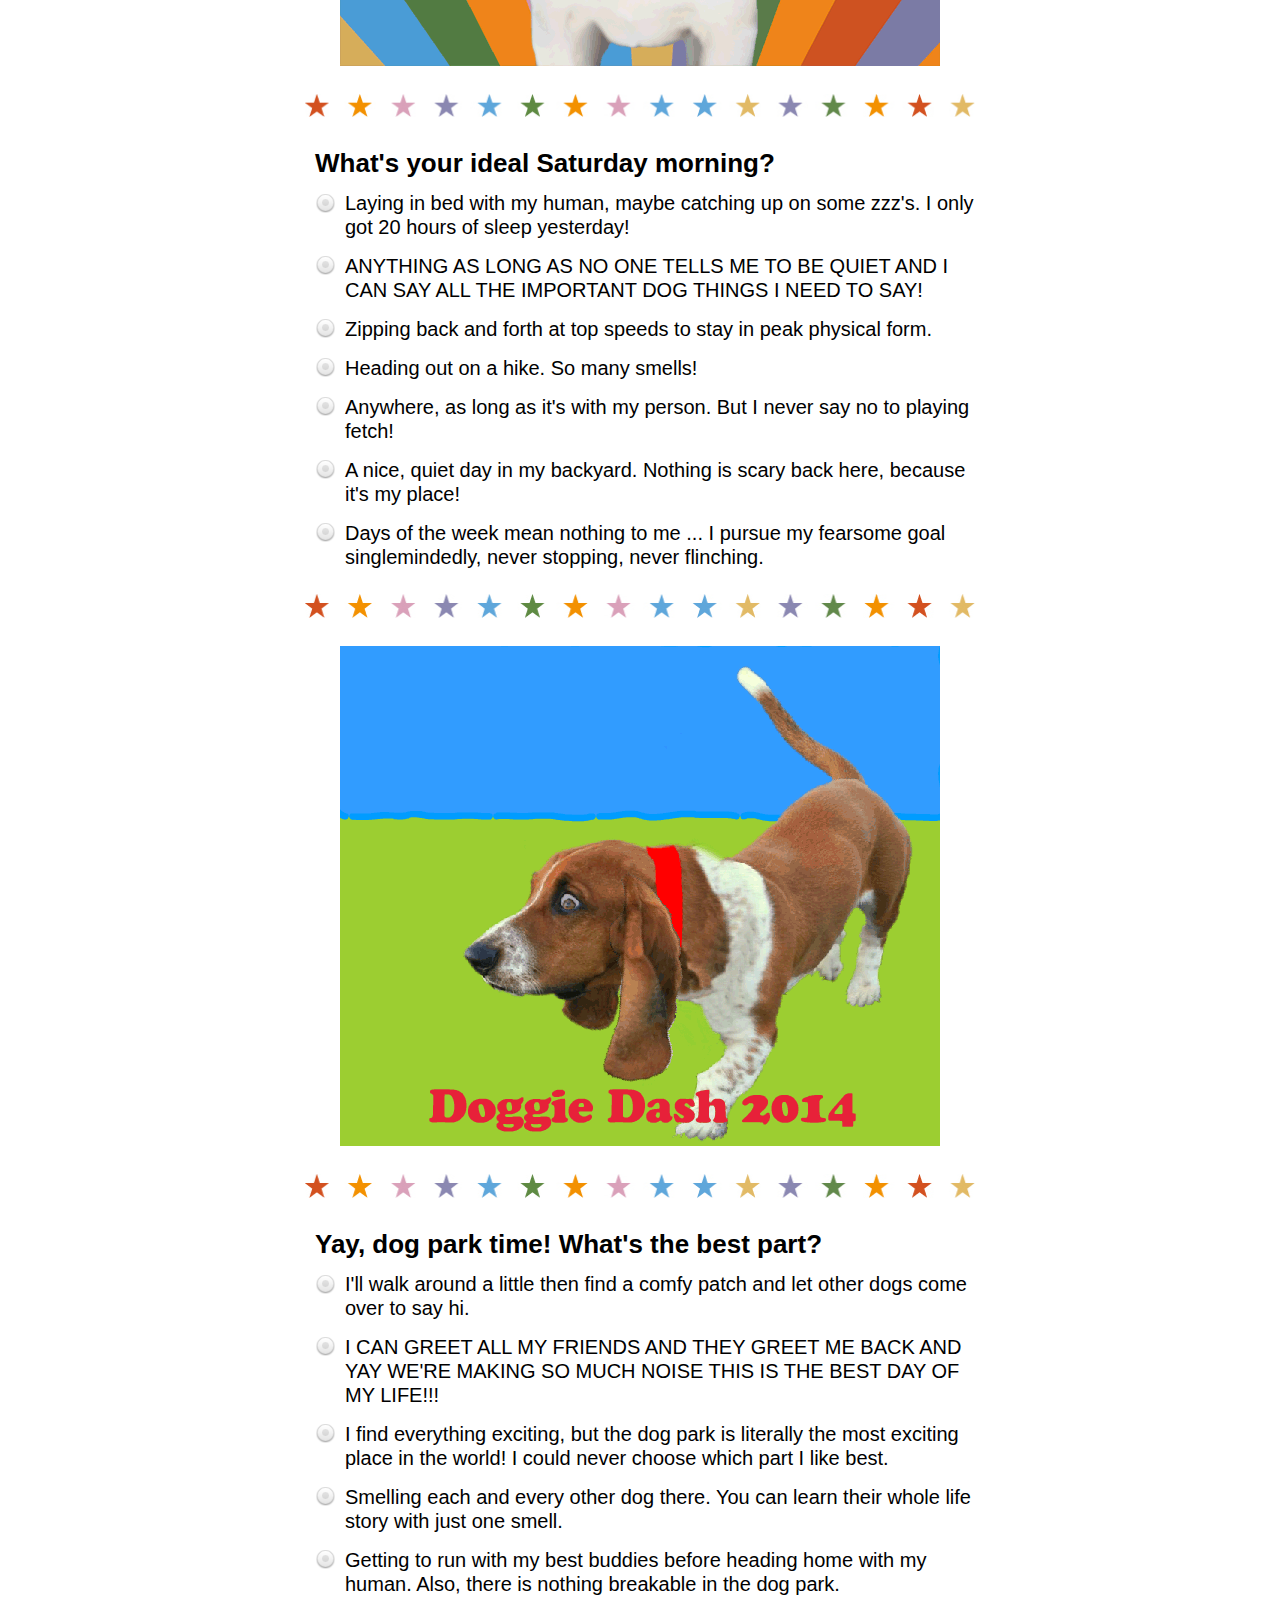
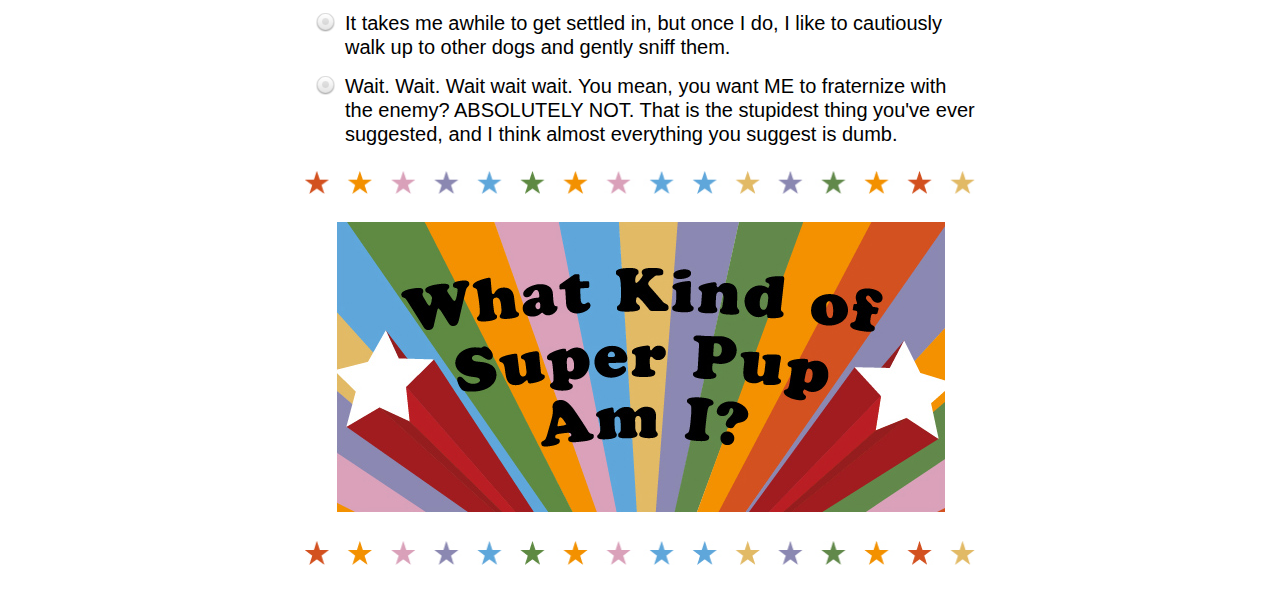
==== commit a473a521: "styles!" ====
--- a/index.html
+++ b/index.html
@@ -23,14 +23,14 @@
     </header>
 
     <div class="image_group">
-      <img src="img/quiz/stars.jpg" alt="stars">
+      <img src="img/quiz/stars.jpg" class="stars_line-header" alt="stars">
     </div>
     
     <section class="questions">
-      <article id="question1">
+      <article class="question" id="question1">
         <h2>Your human sidekick has come home! Yayyyyy! How do you greet him or her?</h2>
 
-        <div class="answer">
+        <div class="answer answer-first">
           <input type="radio" id="question1-a" name="question1" value="a">
           <label for="question1-a">I hop off the sofa, waddle over and lie happily right on their feet.</label>
         </div>
@@ -61,14 +61,14 @@
       </article>
 
       <div class="image_group">
-        <img src="img/quiz/stars.jpg" alt="stars">
+        <img src="img/quiz/stars.jpg" class="stars_line" alt="stars">
         <img src="img/FlyingDoggie.gif" alt="Flying Dog">
-        <img src="img/quiz/stars.jpg" alt="stars">
-      </div>
-
-      <article id="question2">
+        <img src="img/quiz/stars.jpg" class="stars_line" alt="stars">
+      </div>
+
+      <article class="question" id="question2">
         <h2>What is your favorite part of going on a walk?</h2>
-        <div class="answer">
+        <div class="answer answer-first">
           <input type="radio" id="question2-a" name="question2" value="a">
           <label for="question2-a">You know, I'm not much of a walker. I'm built for comfort, not speed.</label>
         </div>
@@ -99,12 +99,12 @@
       </article>
 
       <div class="image_group">
-        <img src="img/quiz/stars.jpg" alt="stars">
+        <img src="img/quiz/stars.jpg" class="stars_line" alt="stars">
       </div>  
 
-      <article id="question3">
+      <article class="question" id="question3">
         <h2>A delivery man approaches the front door. He may be a bad guy! What do you do to protect your human?</h2>
-        <div class="answer">
+        <div class="answer answer-first">
           <input type="radio" id="question3-a" name="question3" value="a">
           <label for="question3-a">I pick up my head from my human's lap and look at him. Eh, he seems ok.</label>
         </div>
@@ -135,14 +135,14 @@
       </article>
 
       <div class="image_group">
-        <img src="img/quiz/stars.jpg" alt="stars">
+        <img src="img/quiz/stars.jpg" class="stars_line" alt="stars">
         <img src="img/bugEater.gif" alt="Chihuaha eating bug">
-        <img src="img/quiz/stars.jpg" alt="stars">
-      </div>
-
-      <article id="question4">
+        <img src="img/quiz/stars.jpg" class="stars_line" alt="stars">
+      </div>
+
+      <article class="question" id="question4">
         <h2>What's your ideal Saturday morning?</h2>
-        <div class="answer">
+        <div class="answer answer-first">
           <input type="radio" id="question4-a" name="question4" value="a">  
           <label for="question4-a">Laying in bed with my human, maybe catching up on some zzz's. I only got 20 hours of sleep yesterday!</label>
         </div>
@@ -173,15 +173,15 @@
       </article>
 
       <div class="image_group">
-        <img src="img/quiz/stars.jpg" alt="stars">
+        <img src="img/quiz/stars.jpg" class="stars_line" alt="stars">
         <img src="img/laserEyes.gif" alt="stars">
-        <img src="img/quiz/stars.jpg" alt="stars">
-      </div>
-
-      <article id="question5">
+        <img src="img/quiz/stars.jpg" class="stars_line" alt="stars">
+      </div>
+
+      <article class="question" id="question5">
         <h2>Yay, dog park time! What's the best part?</h2>
         
-        <div class="answer">
+        <div class="answer answer-first">
           <input type="radio" id="question5-a" name="question5" value="a">
           <label for="question5-a">I'll walk around a little then find a comfy patch and let other dogs come over to say hi.</label>
         </div>
@@ -212,9 +212,9 @@
       </article>
       
       <div class="image_group">
-        <img src="img/quiz/stars.jpg" alt="stars"> 
-        <input type="image" src="img/quiz/SuperQuiz_Button.jpg" id="findResult" alt="What kind of Super Pup am I?">
-        <img src="img/quiz/stars.jpg" alt="stars"> 
+        <img src="img/quiz/stars.jpg" class="stars_line" alt="stars">
+        <img src="img/quiz/SuperQuiz_Button.jpg" id="quiz_submit" alt="What kind of Super Pup am I?">
+        <img src="img/quiz/stars.jpg" class="stars_line" alt="stars"> 
       </div>
       
     </section>
--- a/css/main.css
+++ b/css/main.css
@@ -17,7 +17,7 @@
 }
 
 h2 {
-	margin: 15px 0;
+	margin: 5px 0 15px 0;
 	font-family: "Cooper Black", Arial, sans-serif;
 	font-weight: bold;
 	font-size: 26px;
@@ -27,14 +27,20 @@
 	cursor: pointer;
 }
 
+input[type=radio] {
+	position: absolute;
+	left: -9999px;
+}
+
 /*
 ** End Global Styles
 */
 
 .main_header {
 	width: 100%;
-	max-width: 1200px;
-	margin: auto;
+	max-width: 992px;
+	padding: 0 20px;
+	margin: 20px auto 0 auto;
 }
 
 .main_header img {
@@ -43,7 +49,7 @@
 
 .image_group {
 	width: 100%;
-	max-width: 1200px;
+	max-width: 690px;
 	margin: auto;
 	text-align: center;
 }
@@ -52,17 +58,65 @@
 	max-width: 100%;
 }
 
+.stars_line {
+	margin: 25px 0;
+}
+
+.stars_line-header {
+	padding: 0 20px;
+	margin: 10px 0 15px 0;
+}
+
 .questions {
 	width: 100%;
-	max-width: 690px;
+	max-width: 710px;
+	padding: 0 20px;
 	margin: auto;
 }
 
+.question {
+	padding-left: 10px;
+}
+
 .answer {
-	padding-bottom: 15px;
-	padding-left: 27px; /* padding-left and text-indent have to be the same but text-indent negative */
-	text-indent: -27px;
+	position: relative;
+	padding-top: 15px;
+	padding-left: 30px;
 	line-height: 1.2;
+}
+
+.answer label:before {
+    content:"";
+    display: inline-block;
+    position: absolute;
+    top: 13px;
+    left: -2px;
+    width: 25px;
+    height:25px;
+    background-image:url(../img/formelements.png);
+}
+
+.answer-first {
+	padding-top: 0;
+}
+
+.answer-first label:before {
+	padding-top: 0;
+	top: -1px;
+}
+
+/* Checked Neutral State */
+.answer label:before {
+	background-position: -25px -25px;
+}
+
+/* Checked Position */
+.checked label:before {
+	background-position: -25px 0;
+}
+
+#quiz_submit {
+	
 }
 
 
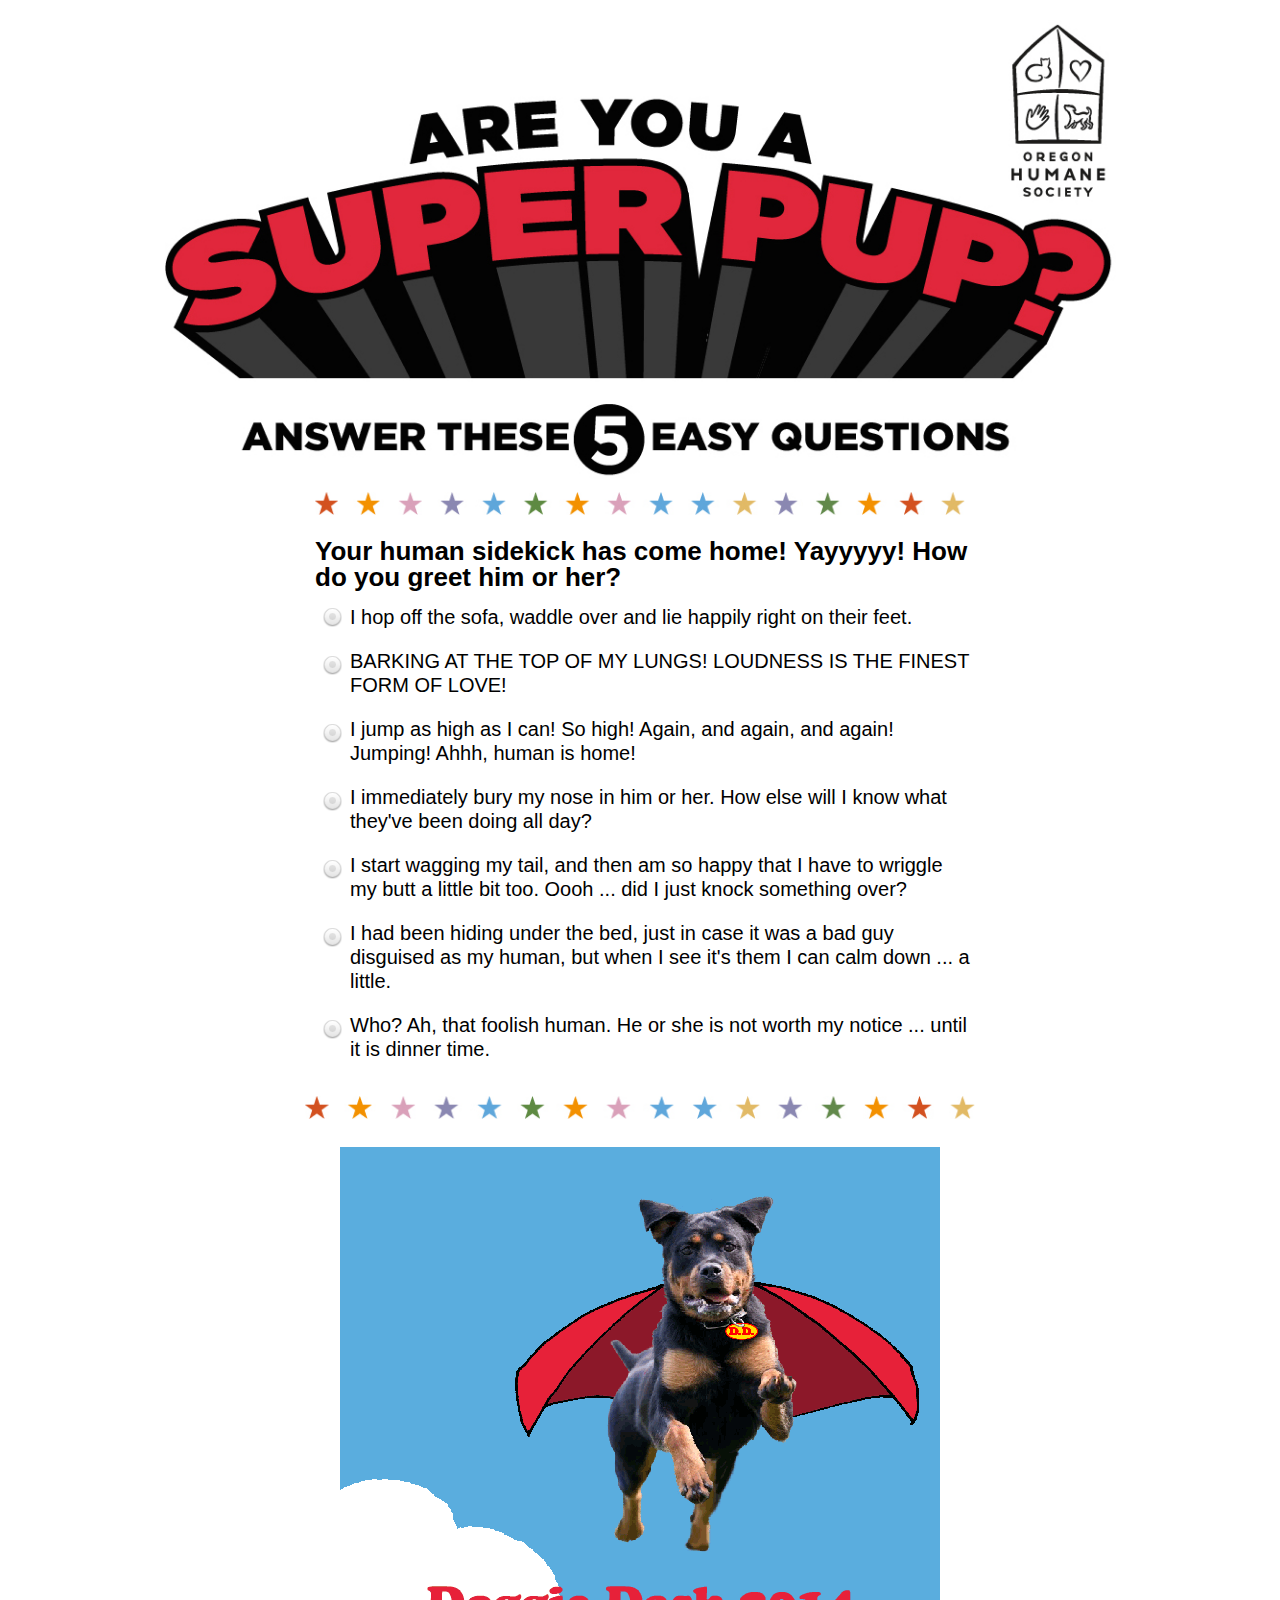
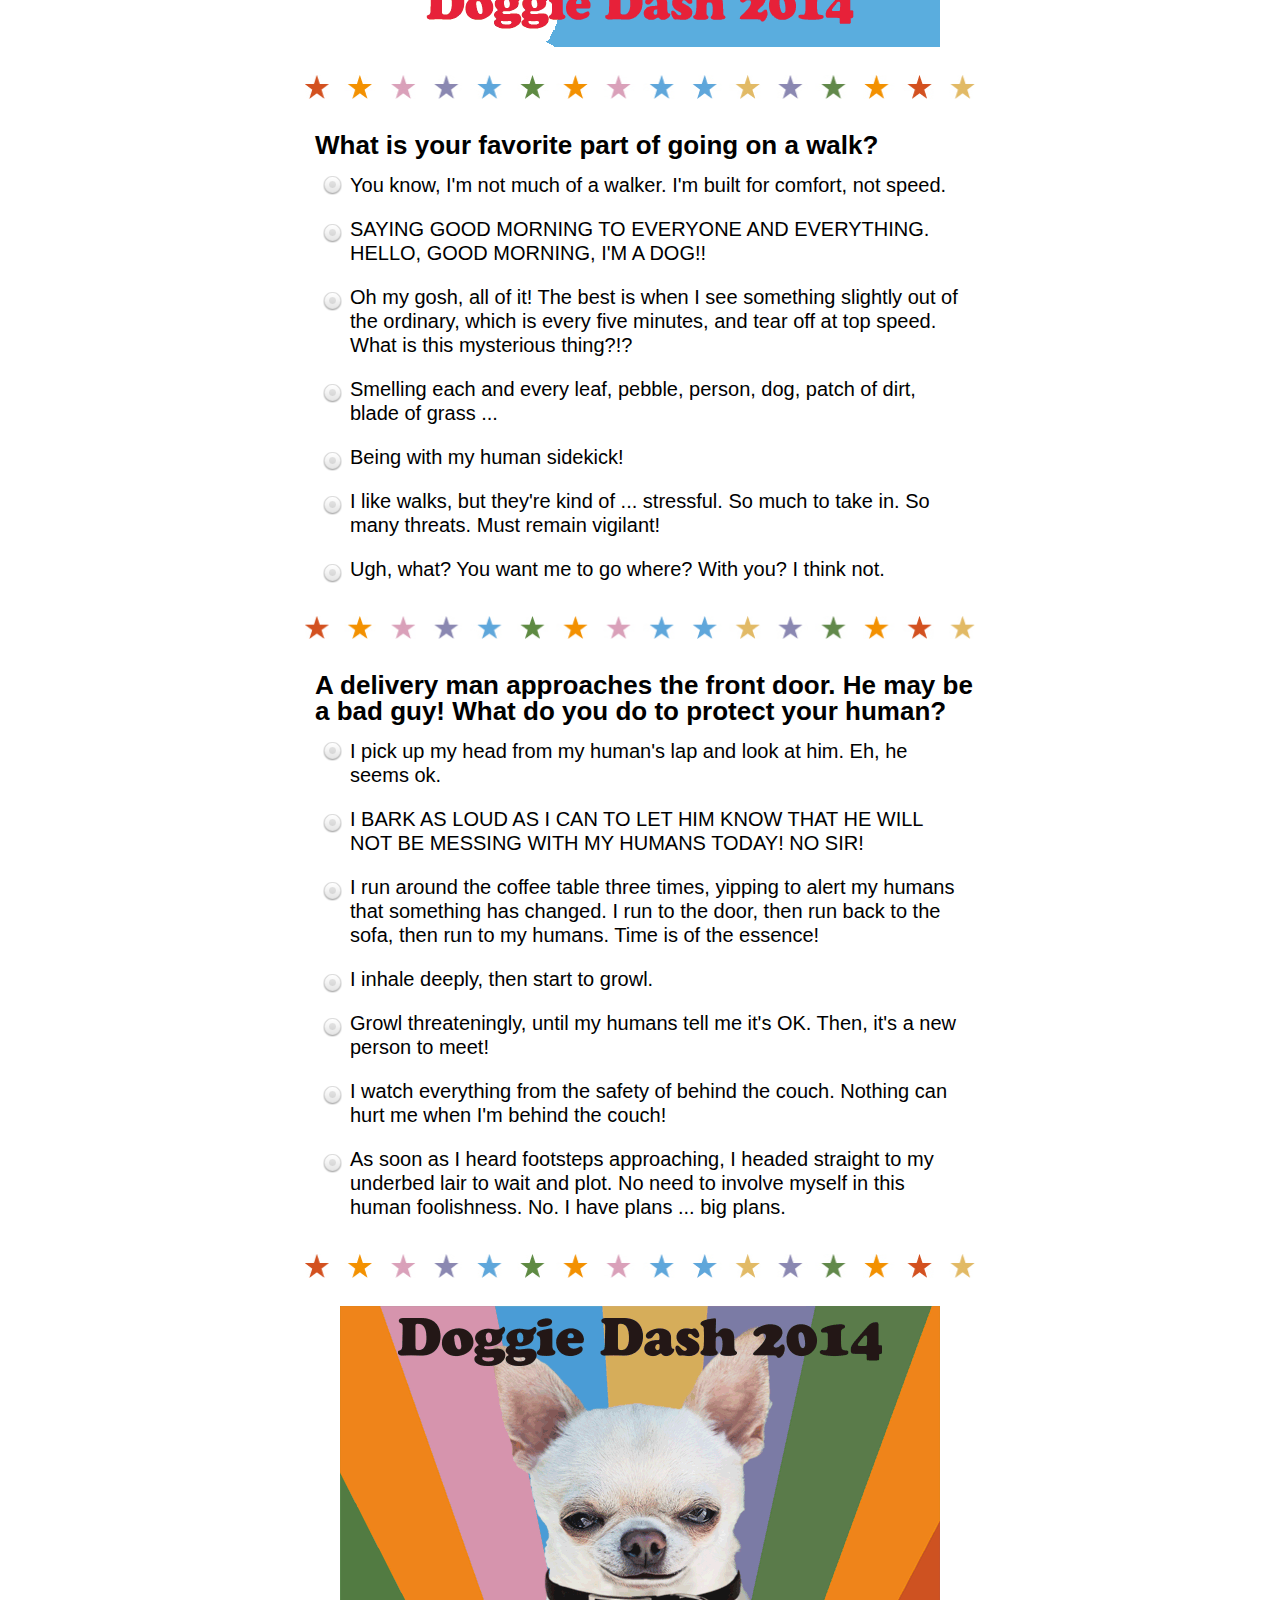
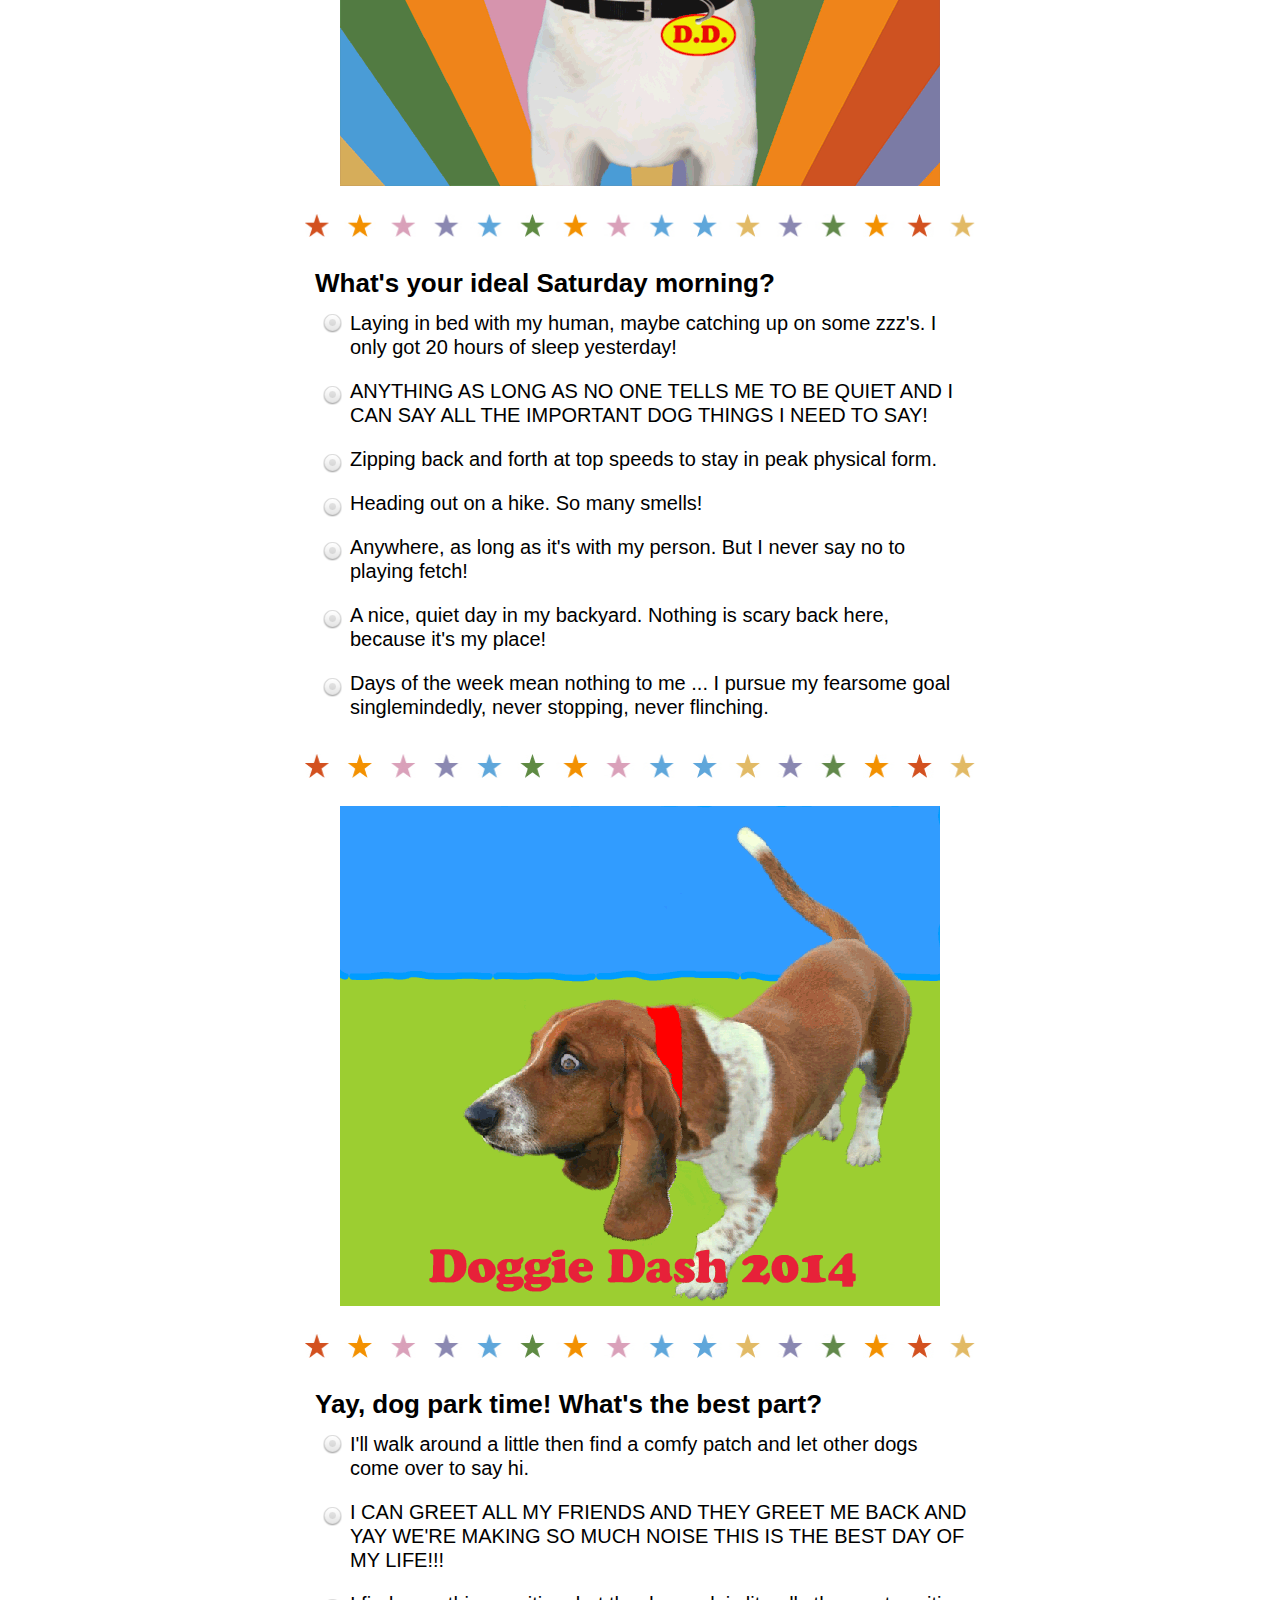
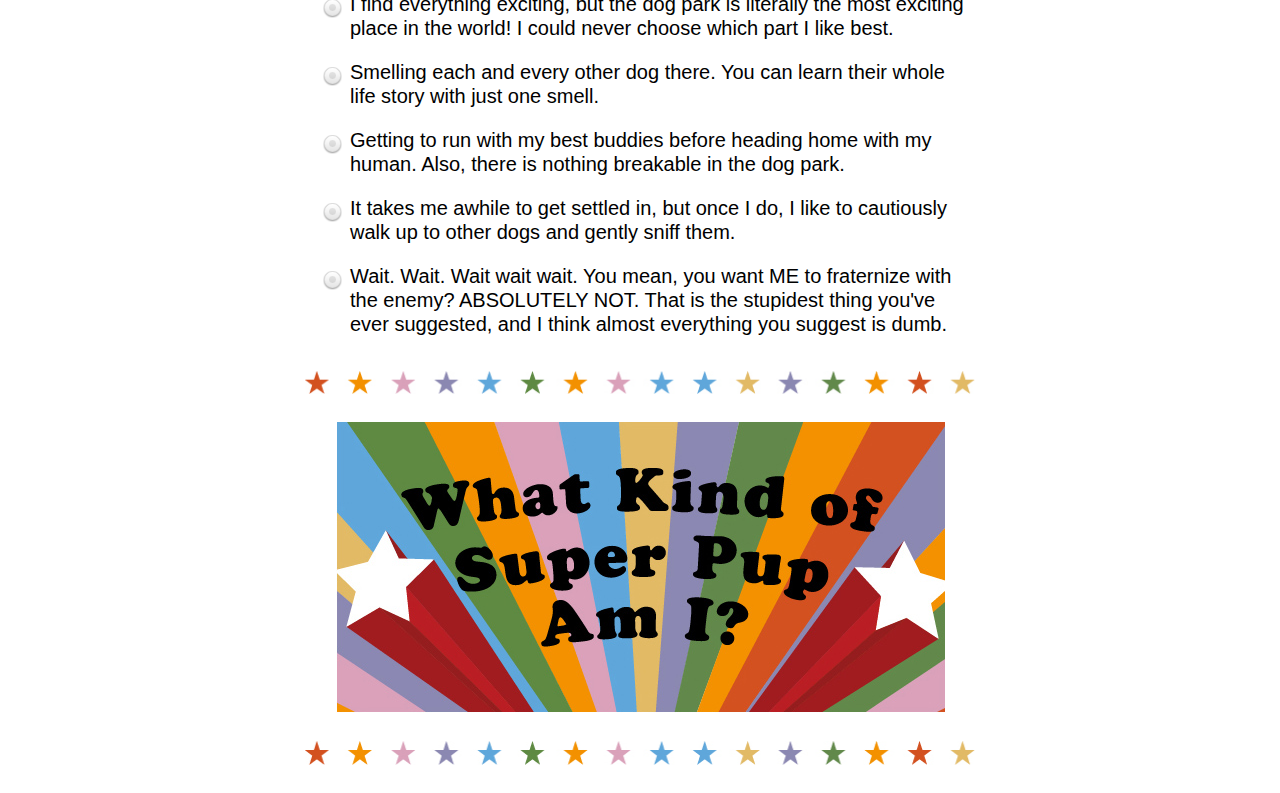
==== commit 18b5cf75: "LOGIC." ====
--- a/index.html
+++ b/index.html
@@ -9,7 +9,7 @@
   <link rel="stylesheet" type="text/css" href="css/main.css">
 
   <script src="js/jquery-1.10.2.js" type="text/javascript"></script>
-  <script src="js/main.js" data-main="js/main" type="text/javascript" charset="utf-8"></script>
+  <script src="js/main2.js" data-main="js/main" type="text/javascript" charset="utf-8"></script>
 
   <meta name="viewport" content="initial-scale = 1.0, maximum-scale = 1.0" />
 
--- a/css/main.css
+++ b/css/main.css
@@ -80,9 +80,18 @@
 
 .answer {
 	position: relative;
-	padding-top: 15px;
-	padding-left: 30px;
+	padding: 10px 5px 10px 35px;
 	line-height: 1.2;
+
+	-ms-transition: background-color .2s ease-in-out;
+	-webkit-transition: background-color .2s ease-in-out;
+	-moz-transition: background-color .2s ease-in-out;
+	-o-transition: background-color .2s ease-in-out;
+	transition: background-color .2s ease-in-out;
+}
+
+.answer:hover {
+	background: #f8f8f8;
 }
 
 .answer label:before {
@@ -90,7 +99,7 @@
     display: inline-block;
     position: absolute;
     top: 13px;
-    left: -2px;
+    left: 5px;
     width: 25px;
     height:25px;
     background-image:url(../img/formelements.png);
@@ -111,12 +120,12 @@
 }
 
 /* Checked Position */
-.checked label:before {
+.answer-checked label:before {
 	background-position: -25px 0;
 }
 
 #quiz_submit {
-	
+	cursor: pointer;
 }
 
 
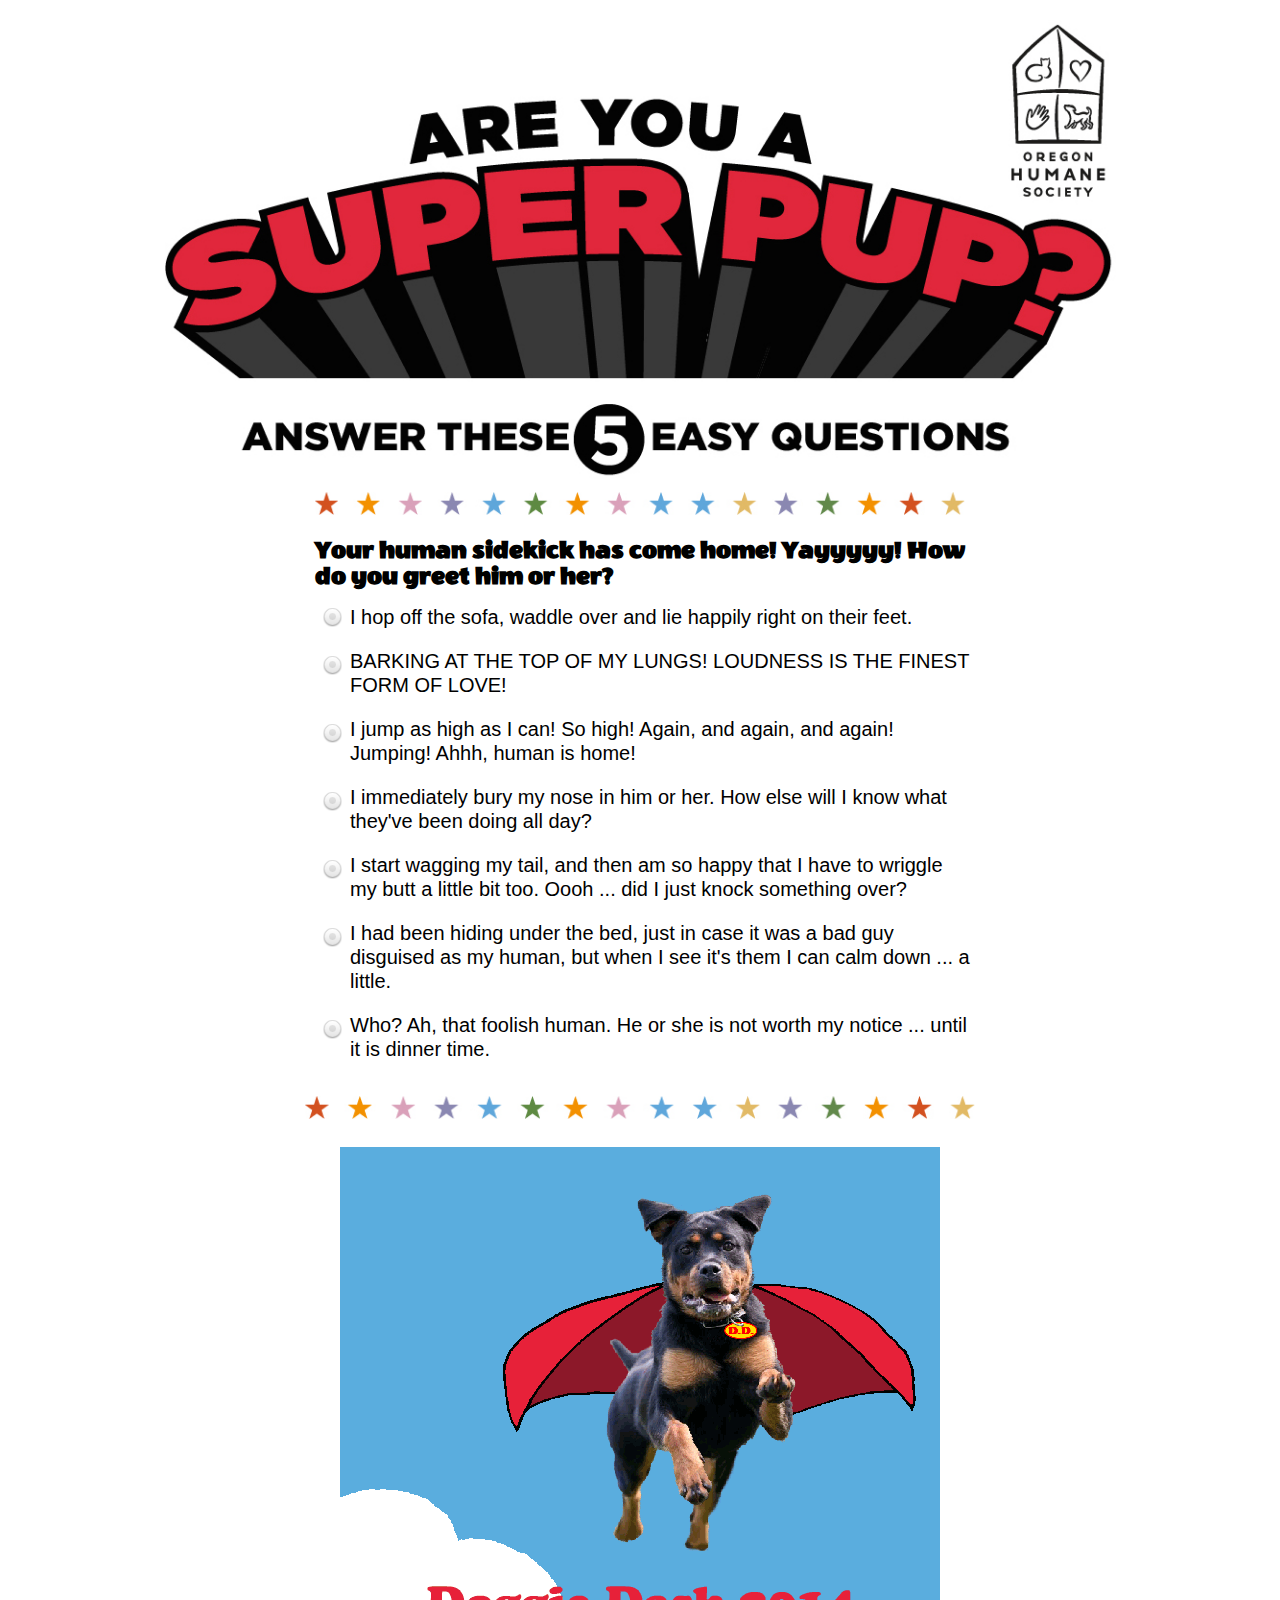
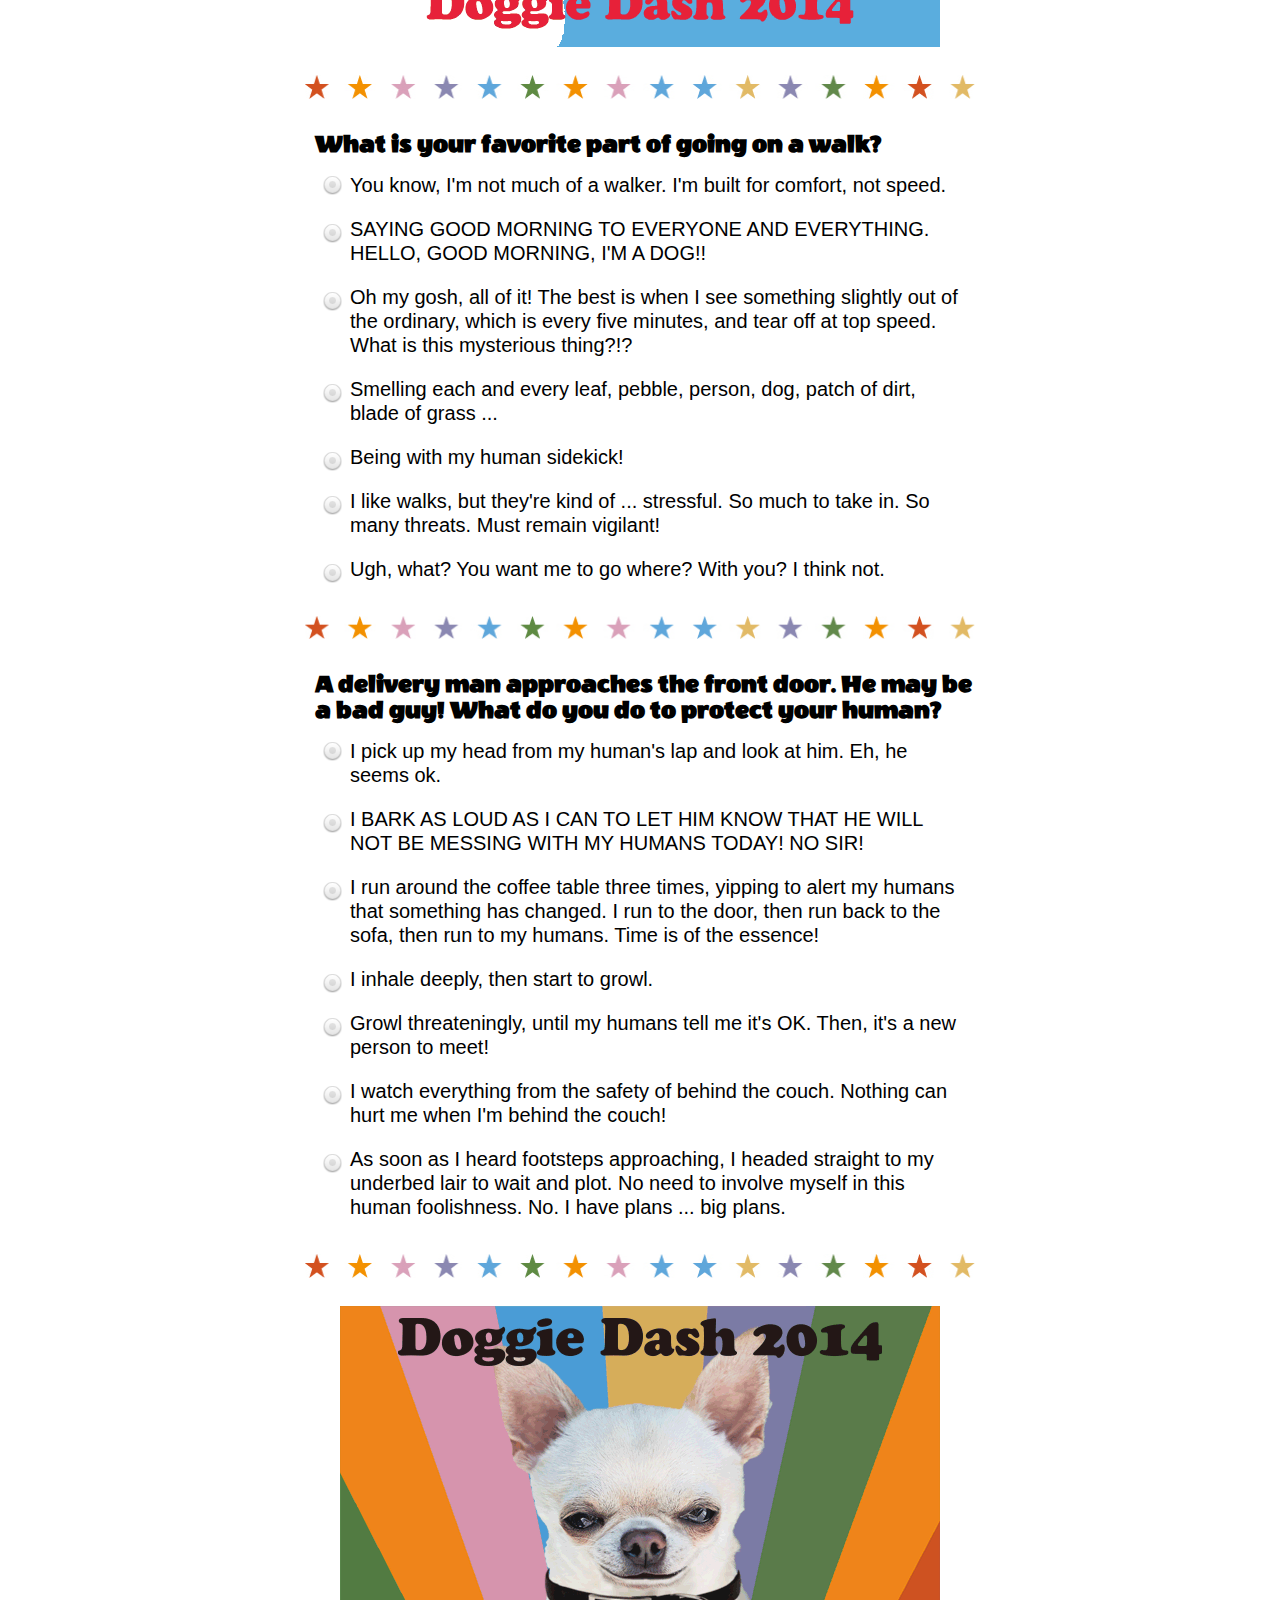
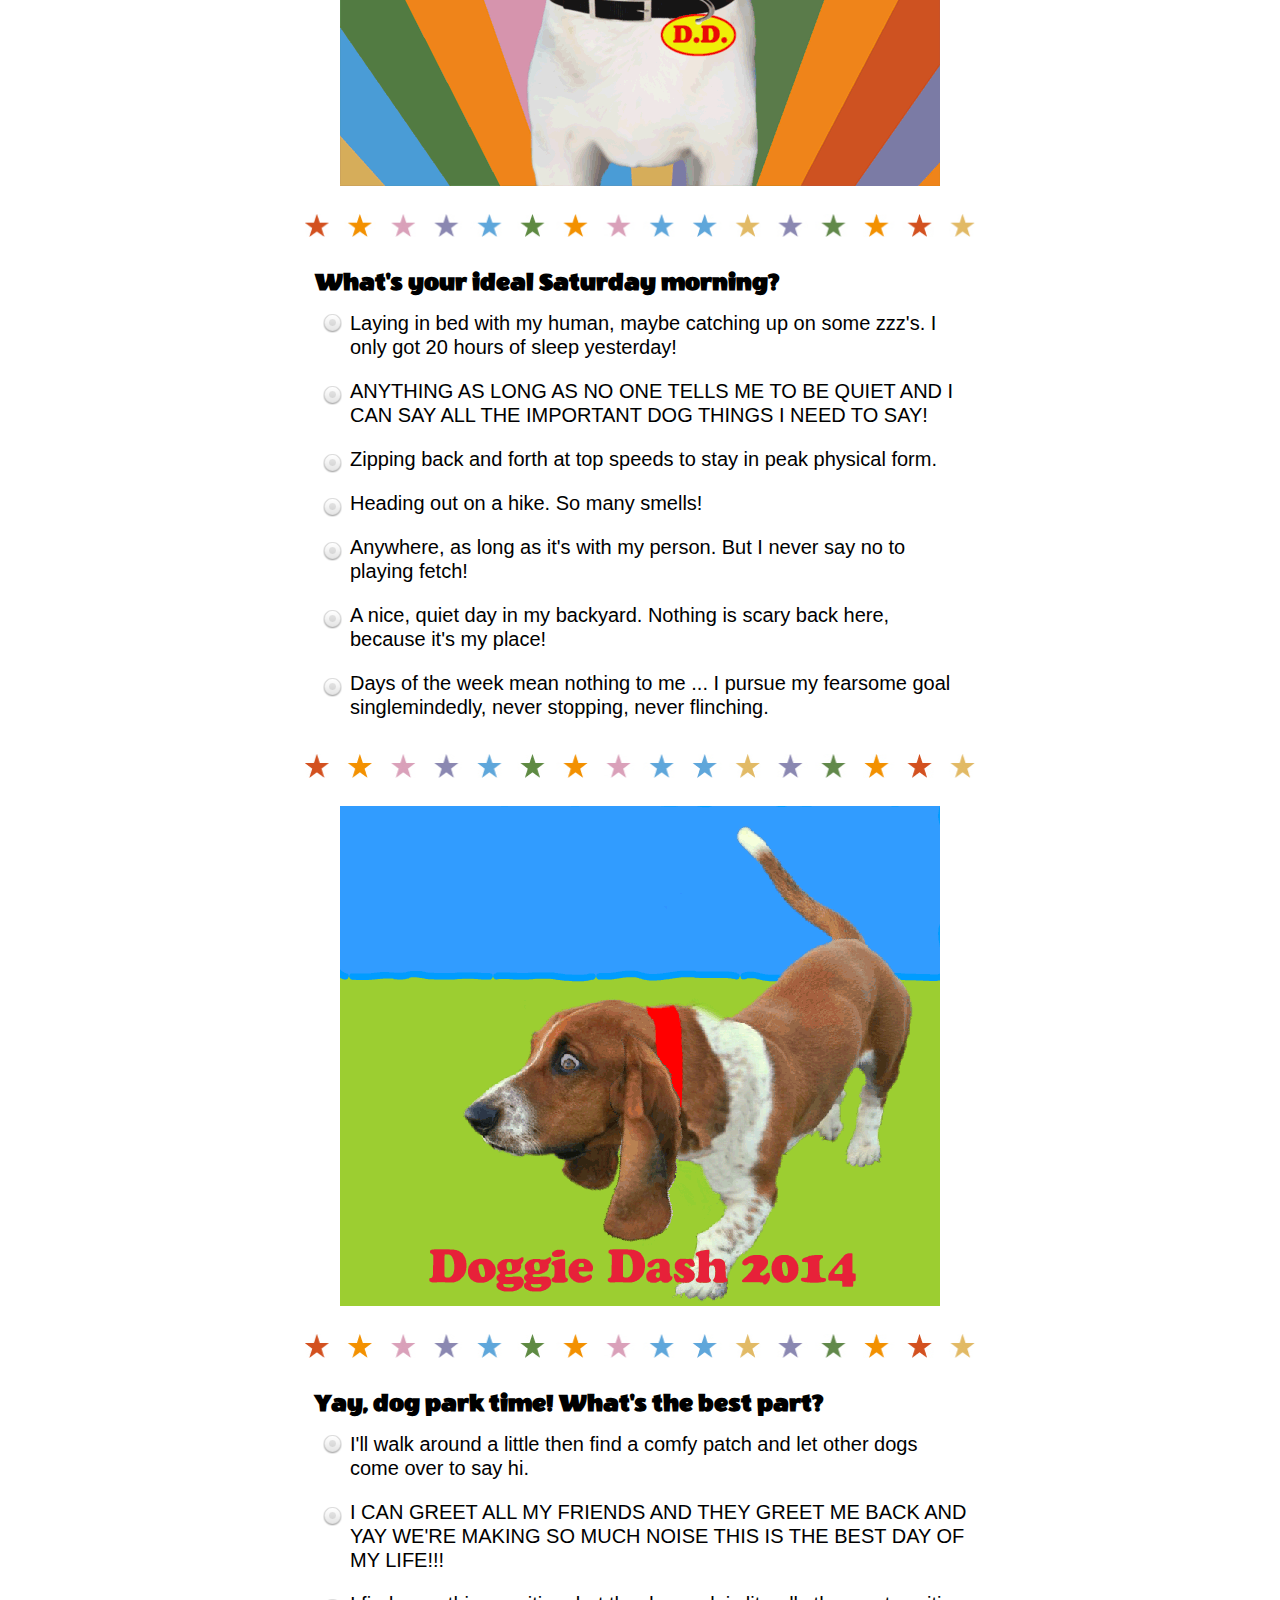
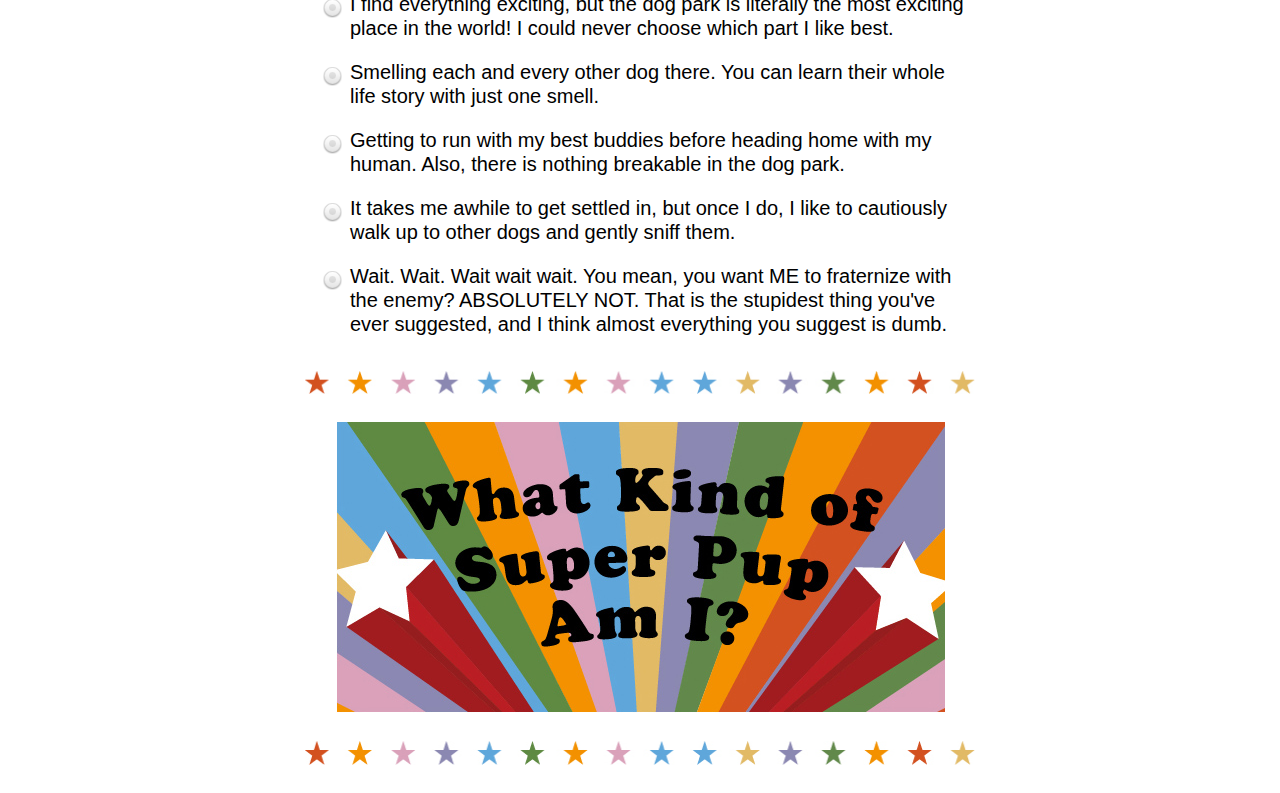
==== commit 5183e32c: "added quiz link and changed font on all pages" ====
--- a/index.html
+++ b/index.html
@@ -1,9 +1,7 @@
 <!DOCTYPE html>
 <html lang="en">
 <head>
-  <!--[if lte IE 8]>
-    <script src="js/html5shiv-printshiv.js" type="text/javascript"></script>
-  <![endif]-->
+  <link href='http://fonts.googleapis.com/css?family=Wendy+One' rel='stylesheet' type='text/css'>
 
   <link rel="stylesheet" type="text/css" href="css/reset.css">
   <link rel="stylesheet" type="text/css" href="css/main.css">
@@ -19,7 +17,7 @@
 <body>
   <div id="quizapp">
     <header class="main_header">
-      <img src="img/quiz/SuperQuiz_Header.jpg" alt="Doggie Dash Super Quiz">
+      <a href="https://www.oregonhumane.org/doggiedash/"><img src="img/quiz/SuperQuiz_Header.jpg" alt="Doggie Dash Super Quiz"></a>
     </header>
 
     <div class="image_group">
@@ -62,7 +60,7 @@
 
       <div class="image_group">
         <img src="img/quiz/stars.jpg" class="stars_line" alt="stars">
-        <img src="img/FlyingDoggie.gif" alt="Flying Dog">
+        <img src="img/quiz/FlyingDoggie.gif" alt="Flying Dog">
         <img src="img/quiz/stars.jpg" class="stars_line" alt="stars">
       </div>
 
@@ -136,7 +134,7 @@
 
       <div class="image_group">
         <img src="img/quiz/stars.jpg" class="stars_line" alt="stars">
-        <img src="img/bugEater.gif" alt="Chihuaha eating bug">
+        <img src="img/quiz/bugEater.gif" alt="Chihuaha eating bug">
         <img src="img/quiz/stars.jpg" class="stars_line" alt="stars">
       </div>
 
@@ -174,7 +172,7 @@
 
       <div class="image_group">
         <img src="img/quiz/stars.jpg" class="stars_line" alt="stars">
-        <img src="img/laserEyes.gif" alt="stars">
+        <img src="img/quiz/laserEyes.gif" alt="stars">
         <img src="img/quiz/stars.jpg" class="stars_line" alt="stars">
       </div>
 
--- a/css/main.css
+++ b/css/main.css
@@ -18,7 +18,7 @@
 
 h2 {
 	margin: 5px 0 15px 0;
-	font-family: "Cooper Black", Arial, sans-serif;
+	font-family: 'Wendy One', Arial, sans-serif;
 	font-weight: bold;
 	font-size: 26px;
 }
@@ -128,15 +128,158 @@
 	cursor: pointer;
 }
 
-
+.results_page {
+	position: relative;
+	width: 100%;
+	max-width: 1200px;
+	margin-left: auto;
+	margin-right: auto;
+}
+
+.results_page_img {
+	position: absolute;
+	top: 0px;
+	left: 0px;
+	width: 100%;
+}
+
+.results_button {
+	display: inline-block;
+	margin-right: 10px;
+	margin-top: 100px;
+	margin-bottom: 20px;
+
+}
+/* BIONIC BARK ============================================ */
+html { 
+  background: url(img/Bark/SuperQuiz-Bark.jpg) no-repeat center center fixed; 
+  -webkit-background-size: cover;
+  -moz-background-size: cover;
+  -o-background-size: cover;
+  background-size: cover;
+  
+}
+.box {
+	height: 50px;
+	width: 100px;
+	background: red;
+	display: inline-block;
+}
+.bionicBark {
+	background: #D31939;
+}
+
+.bionic_buttons {
+	position: absolute;
+	bottom: 81px;
+	right: 66px;
+	width: 470px;
+	text-align: center;
+}
+
+.bionic_buttons .results_button-facebook {
+	position: relative;
+	bottom: 7px;
+	margin-left: 87px;
+}
+
+.results_button-facebook {
+	transform: scale(1.25);
+	-ms-transform: scale(1.25);
+	-webkit-transform: scale(1.25);
+	-o-transform: scale(1.25);
+	-moz-transform: scale(1.25);
+	transform-origin: bottom left;
+	-ms-transform-origin: bottom left;
+	-webkit-transform-origin: bottom left;
+	-moz-transform-origin: bottom left;
+	-webkit-transform-origin: bottom left;
+}
+
+.bionic_cape_button {
+	background: #BFBF42;
+	width: 250px;
+	height: 65px;
+	font-family: Arial;
+	font-style: bold;
+	font-size: 20px;
+}
 /* MEDIA QUERIES ========================================== */
 
-@media (max-width: 991px) {
-
-}
-
-@media (max-width: 684px) {
-}
-
-@media (max-width: 474px) {
+@media (max-width: 1150px) {
+	.bionic_buttons-image {
+		width: 200px;
+	}
+}
+
+@media (max-width: 1100px) {
+	.bionic_buttons-image {
+		width: 150px;
+	}
+}
+
+@media (max-width: 1000px) {
+	.bionicBark .results_button {
+		display: block;
+	}
+
+	.bionic_buttons {
+		width: auto;
+		bottom: 50px;
+		right: 86px;
+		text-align: left;
+	}
+
+	.bionic_buttons .results_button-facebook {
+		display: inline-block;
+		margin-left: 0;
+	}
+
+	.bionic_buttons .results_button-twitter {
+		display: inline-block;
+	}
+
+	.bionic_buttons-image {
+		width: 250px;
+	}
+}
+
+@media (max-width: 768px) {
+	.bionic_buttons-image {
+		width: 200px;
+	}
+	.answer {
+		font-size: 16px;
+	}
+}
+
+@media (max-width: 668px) {
+	.bionic_buttons {
+		right: 16px;
+		bottom: 30px;
+	}
+
+	.bionic_buttons-image {
+		width: 150px;
+	}
+}
+
+@media (max-width: 510px) {
+	.bionic_buttons {
+		right: 35px;
+		bottom: 10px;
+	}
+
+	.bionic_buttons-image {
+		width: 125px;
+	}
+
+	.bionic_buttons .results_button-facebook {
+		display: block;
+		margin-bottom: 0;
+	}
+
+	.bionic_buttons .results_button-twitter {
+		display: block;
+	}
 }